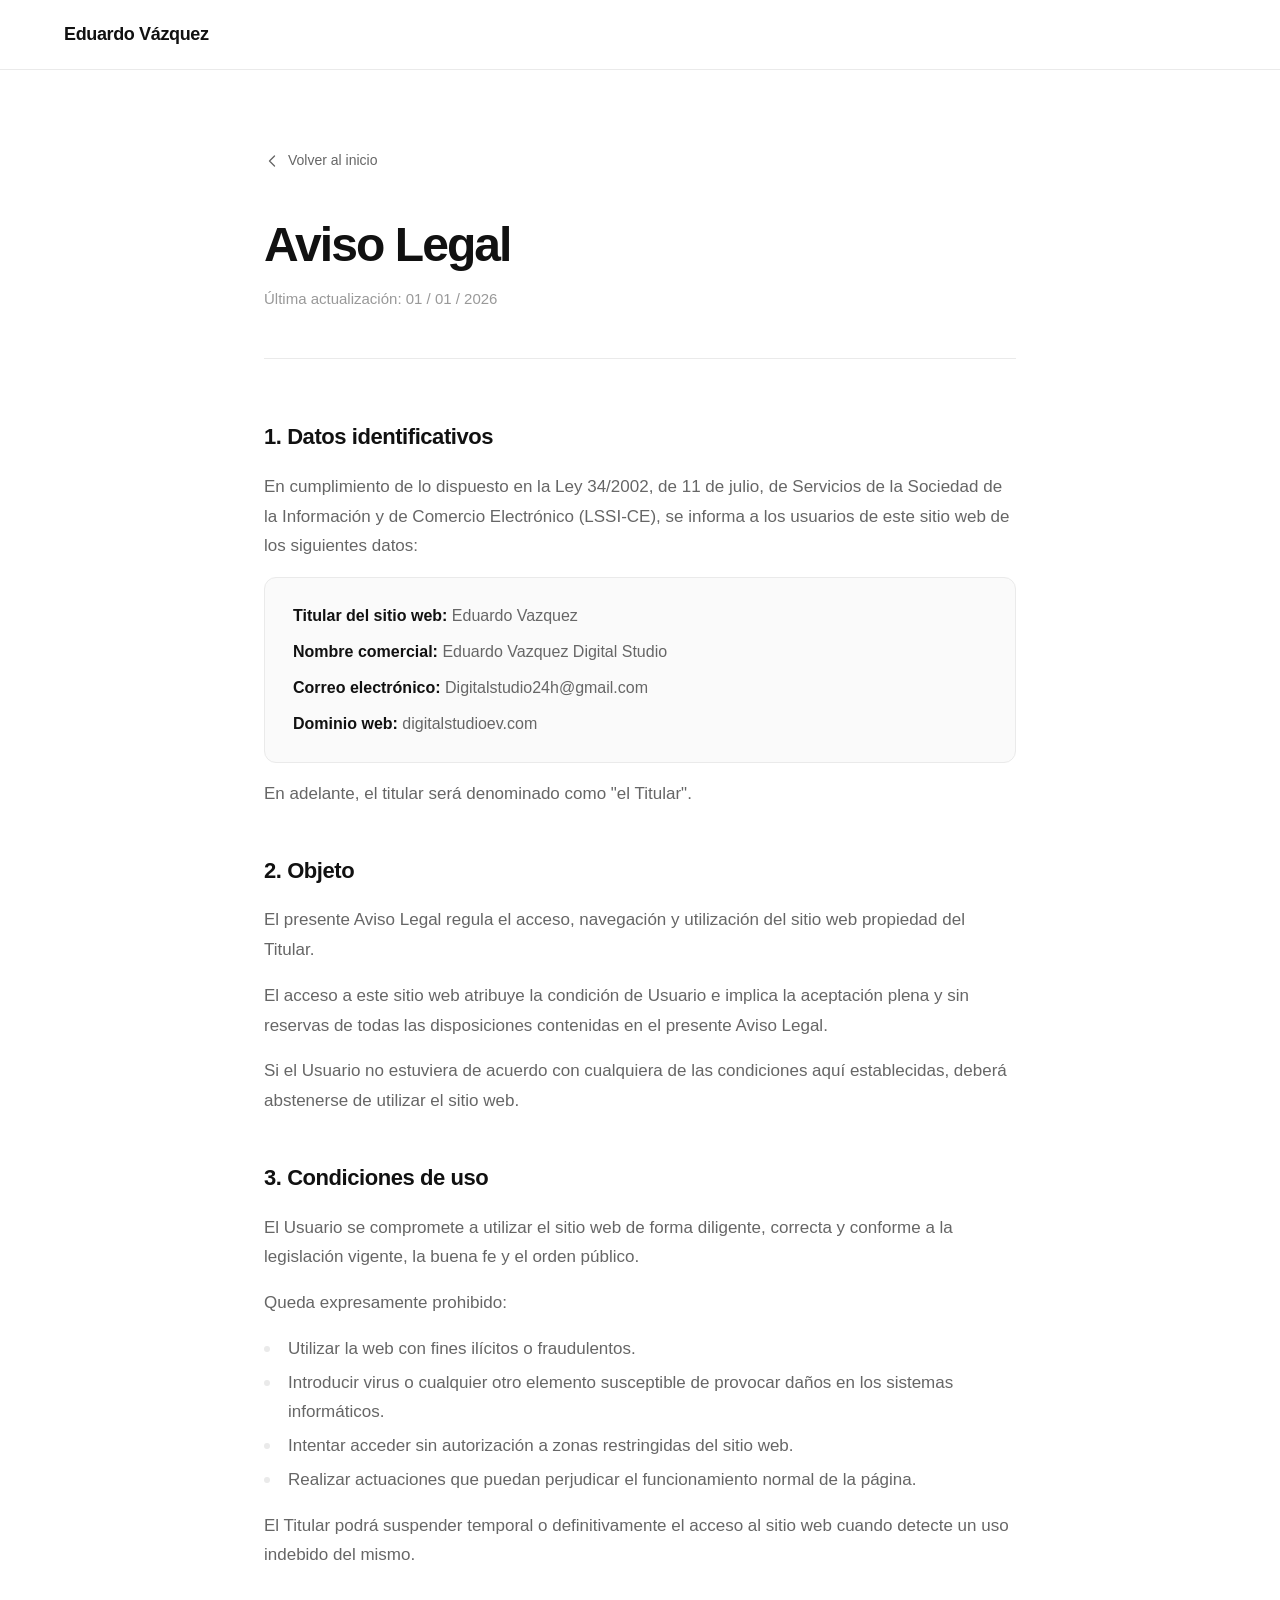
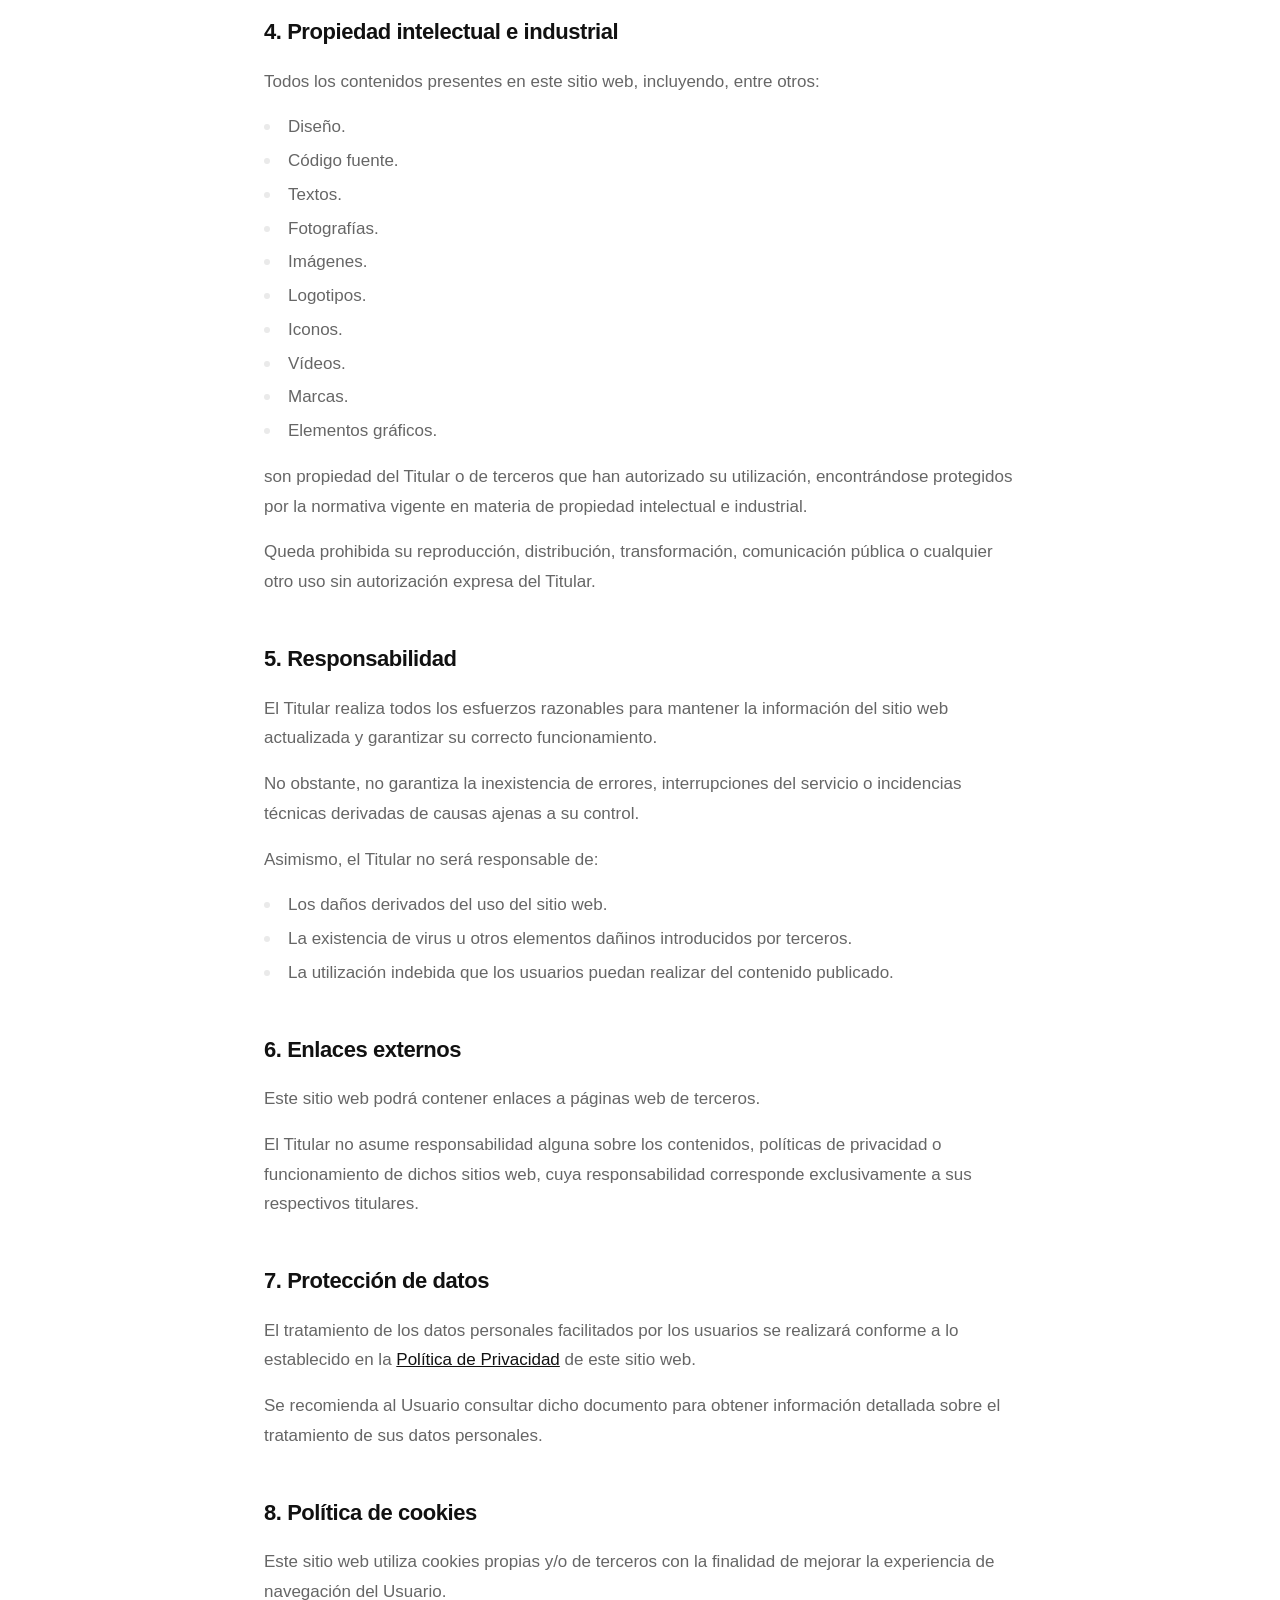
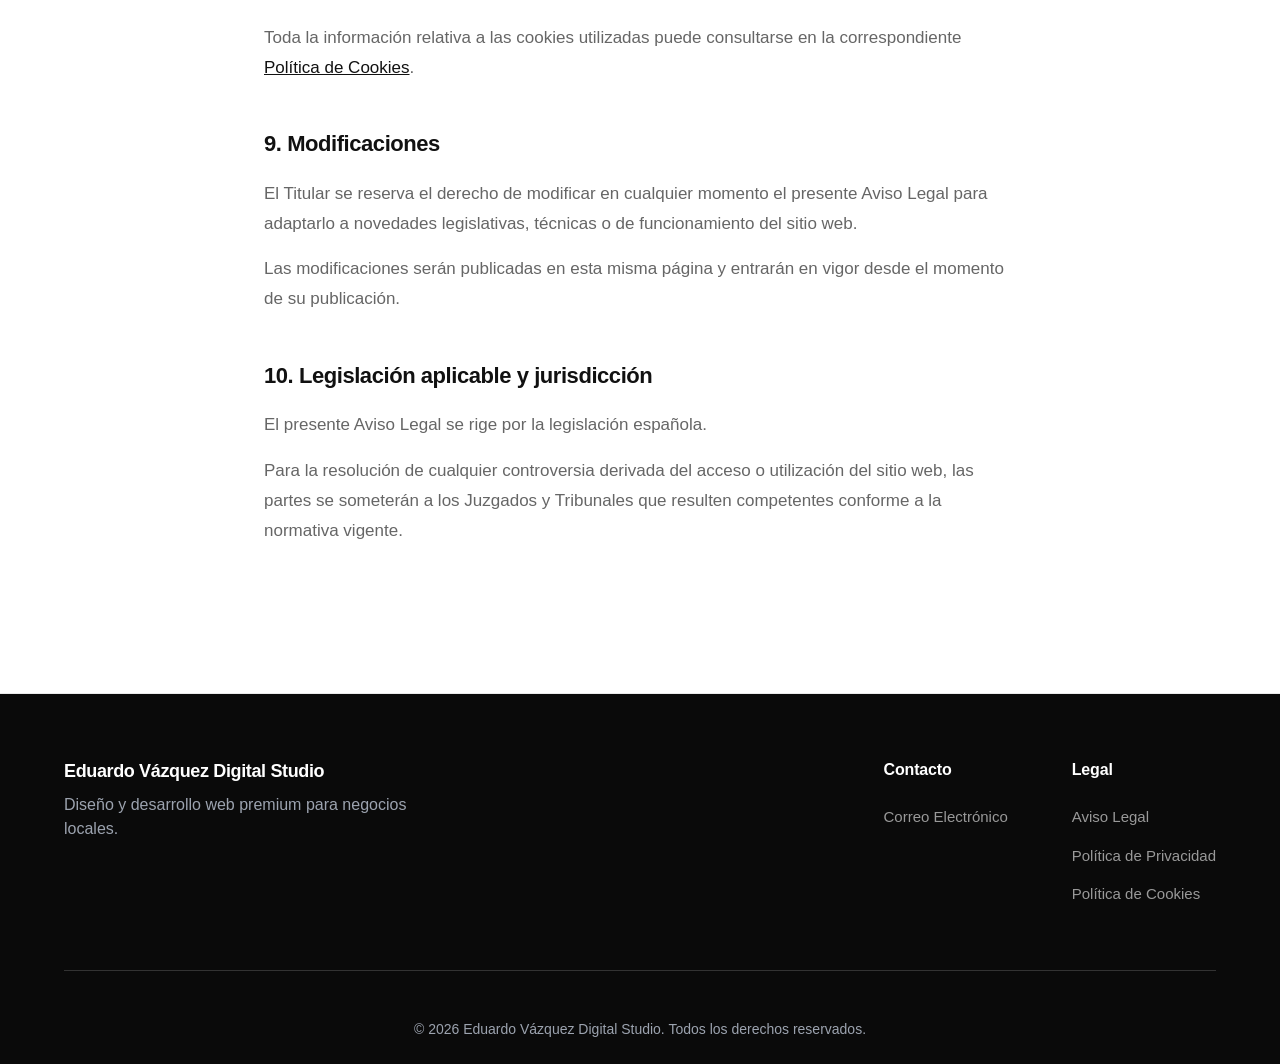
==== aviso-legal.html @ e4e33f4c "Update footer, add logo, banner de cookies y paginas legales" ====
<!DOCTYPE html>
<html lang="es">
<head>
    <meta charset="UTF-8">
    <meta name="viewport" content="width=device-width, initial-scale=1.0">
    <title>Aviso Legal | Eduardo Vázquez Digital Studio</title>
    <meta name="description" content="Aviso Legal del sitio web de Eduardo Vázquez Digital Studio. Información sobre las condiciones de uso, propiedad intelectual y responsabilidades.">
    <link rel="preconnect" href="https://rsms.me/">
    <link rel="stylesheet" href="https://rsms.me/inter/inter.css">
    <link rel="stylesheet" href="style.css">
    <style>
        /* Legal Page Specific Styles */
        .legal-page {
            padding-top: calc(var(--nav-height) + 80px);
            padding-bottom: 100px;
        }

        .legal-container {
            max-width: 800px;
            margin: 0 auto;
            padding: 0 24px;
        }

        .legal-header {
            margin-bottom: 64px;
            padding-bottom: 48px;
            border-bottom: 1px solid var(--border-color);
        }

        .legal-title {
            font-size: 3rem;
            font-weight: 700;
            letter-spacing: -0.04em;
            line-height: 1.1;
            margin-bottom: 16px;
            color: var(--text-primary);
        }

        .legal-date {
            font-size: 0.9375rem;
            color: var(--text-tertiary);
            font-weight: 400;
        }

        .legal-section {
            margin-bottom: 48px;
        }

        .legal-section h2 {
            font-size: 1.375rem;
            font-weight: 600;
            letter-spacing: -0.02em;
            color: var(--text-primary);
            margin-bottom: 20px;
            line-height: 1.3;
        }

        .legal-section p {
            font-size: 1.0625rem;
            color: var(--text-secondary);
            line-height: 1.75;
            margin-bottom: 16px;
        }

        .legal-section ul {
            list-style: none;
            padding: 0;
            margin: 0 0 16px 0;
        }

        .legal-section ul li {
            font-size: 1.0625rem;
            color: var(--text-secondary);
            line-height: 1.75;
            padding-left: 24px;
            position: relative;
            margin-bottom: 4px;
        }

        .legal-section ul li::before {
            content: '';
            position: absolute;
            left: 0;
            top: 12px;
            width: 6px;
            height: 6px;
            border-radius: 50%;
            background-color: var(--border-color);
        }

        .legal-info {
            background: var(--bg-light);
            border: 1px solid var(--border-color);
            border-radius: 12px;
            padding: 24px 28px;
            margin-bottom: 16px;
        }

        .legal-info p {
            margin-bottom: 8px;
            font-size: 1rem;
        }

        .legal-info p:last-child {
            margin-bottom: 0;
        }

        .legal-info strong {
            color: var(--text-primary);
            font-weight: 600;
        }

        .legal-back {
            display: inline-flex;
            align-items: center;
            gap: 8px;
            font-size: 0.875rem;
            font-weight: 500;
            color: var(--text-secondary);
            text-decoration: none;
            transition: color 0.2s ease;
            margin-bottom: 48px;
        }

        .legal-back:hover {
            color: var(--text-primary);
        }

        .legal-back svg {
            width: 16px;
            height: 16px;
        }

        .legal-nav .nav-container {
            justify-content: flex-start;
        }

        .legal-nav .logo a {
            text-decoration: none;
            color: inherit;
        }

        /* Footer override for legal pages */
        .legal-footer {
            border-top: 1px solid var(--border-color);
        }

        @media (max-width: 900px) {
            .legal-title {
                font-size: 2.25rem;
            }

            .legal-page {
                padding-top: calc(var(--nav-height) + 48px);
                padding-bottom: 64px;
            }

            .legal-header {
                margin-bottom: 48px;
                padding-bottom: 32px;
            }

            .legal-section {
                margin-bottom: 36px;
            }
        }
    </style>
</head>
<body>
    <nav class="navbar legal-nav">
        <div class="nav-container">
            <div class="logo"><a href="index.html">Eduardo Vázquez</a></div>
        </div>
    </nav>

    <main class="legal-page">
        <div class="legal-container">

            <a href="index.html" class="legal-back">
                <svg xmlns="http://www.w3.org/2000/svg" fill="none" viewBox="0 0 24 24" stroke-width="2" stroke="currentColor"><path stroke-linecap="round" stroke-linejoin="round" d="M15.75 19.5L8.25 12l7.5-7.5"/></svg>
                Volver al inicio
            </a>

            <header class="legal-header">
                <h1 class="legal-title">Aviso Legal</h1>
                <p class="legal-date">Última actualización: 01 / 01 / 2026</p>
            </header>

            <section class="legal-section">
                <h2>1. Datos identificativos</h2>
                <p>En cumplimiento de lo dispuesto en la Ley 34/2002, de 11 de julio, de Servicios de la Sociedad de la Información y de Comercio Electrónico (LSSI-CE), se informa a los usuarios de este sitio web de los siguientes datos:</p>
                <div class="legal-info">
                    <p><strong>Titular del sitio web:</strong> Eduardo Vazquez</p>
                    <p><strong>Nombre comercial:</strong> Eduardo Vazquez Digital Studio</p>
                    <p><strong>Correo electrónico:</strong> Digitalstudio24h@gmail.com</p>
                    <p><strong>Dominio web:</strong> digitalstudioev.com</p>
                </div>
                <p>En adelante, el titular será denominado como "el Titular".</p>
            </section>

            <section class="legal-section">
                <h2>2. Objeto</h2>
                <p>El presente Aviso Legal regula el acceso, navegación y utilización del sitio web propiedad del Titular.</p>
                <p>El acceso a este sitio web atribuye la condición de Usuario e implica la aceptación plena y sin reservas de todas las disposiciones contenidas en el presente Aviso Legal.</p>
                <p>Si el Usuario no estuviera de acuerdo con cualquiera de las condiciones aquí establecidas, deberá abstenerse de utilizar el sitio web.</p>
            </section>

            <section class="legal-section">
                <h2>3. Condiciones de uso</h2>
                <p>El Usuario se compromete a utilizar el sitio web de forma diligente, correcta y conforme a la legislación vigente, la buena fe y el orden público.</p>
                <p>Queda expresamente prohibido:</p>
                <ul>
                    <li>Utilizar la web con fines ilícitos o fraudulentos.</li>
                    <li>Introducir virus o cualquier otro elemento susceptible de provocar daños en los sistemas informáticos.</li>
                    <li>Intentar acceder sin autorización a zonas restringidas del sitio web.</li>
                    <li>Realizar actuaciones que puedan perjudicar el funcionamiento normal de la página.</li>
                </ul>
                <p>El Titular podrá suspender temporal o definitivamente el acceso al sitio web cuando detecte un uso indebido del mismo.</p>
            </section>

            <section class="legal-section">
                <h2>4. Propiedad intelectual e industrial</h2>
                <p>Todos los contenidos presentes en este sitio web, incluyendo, entre otros:</p>
                <ul>
                    <li>Diseño.</li>
                    <li>Código fuente.</li>
                    <li>Textos.</li>
                    <li>Fotografías.</li>
                    <li>Imágenes.</li>
                    <li>Logotipos.</li>
                    <li>Iconos.</li>
                    <li>Vídeos.</li>
                    <li>Marcas.</li>
                    <li>Elementos gráficos.</li>
                </ul>
                <p>son propiedad del Titular o de terceros que han autorizado su utilización, encontrándose protegidos por la normativa vigente en materia de propiedad intelectual e industrial.</p>
                <p>Queda prohibida su reproducción, distribución, transformación, comunicación pública o cualquier otro uso sin autorización expresa del Titular.</p>
            </section>

            <section class="legal-section">
                <h2>5. Responsabilidad</h2>
                <p>El Titular realiza todos los esfuerzos razonables para mantener la información del sitio web actualizada y garantizar su correcto funcionamiento.</p>
                <p>No obstante, no garantiza la inexistencia de errores, interrupciones del servicio o incidencias técnicas derivadas de causas ajenas a su control.</p>
                <p>Asimismo, el Titular no será responsable de:</p>
                <ul>
                    <li>Los daños derivados del uso del sitio web.</li>
                    <li>La existencia de virus u otros elementos dañinos introducidos por terceros.</li>
                    <li>La utilización indebida que los usuarios puedan realizar del contenido publicado.</li>
                </ul>
            </section>

            <section class="legal-section">
                <h2>6. Enlaces externos</h2>
                <p>Este sitio web podrá contener enlaces a páginas web de terceros.</p>
                <p>El Titular no asume responsabilidad alguna sobre los contenidos, políticas de privacidad o funcionamiento de dichos sitios web, cuya responsabilidad corresponde exclusivamente a sus respectivos titulares.</p>
            </section>

            <section class="legal-section">
                <h2>7. Protección de datos</h2>
                <p>El tratamiento de los datos personales facilitados por los usuarios se realizará conforme a lo establecido en la <a href="politica-privacidad.html" style="color: var(--text-primary); font-weight: 500;">Política de Privacidad</a> de este sitio web.</p>
                <p>Se recomienda al Usuario consultar dicho documento para obtener información detallada sobre el tratamiento de sus datos personales.</p>
            </section>

            <section class="legal-section">
                <h2>8. Política de cookies</h2>
                <p>Este sitio web utiliza cookies propias y/o de terceros con la finalidad de mejorar la experiencia de navegación del Usuario.</p>
                <p>Toda la información relativa a las cookies utilizadas puede consultarse en la correspondiente <a href="politica-cookies.html" style="color: var(--text-primary); font-weight: 500;">Política de Cookies</a>.</p>
            </section>

            <section class="legal-section">
                <h2>9. Modificaciones</h2>
                <p>El Titular se reserva el derecho de modificar en cualquier momento el presente Aviso Legal para adaptarlo a novedades legislativas, técnicas o de funcionamiento del sitio web.</p>
                <p>Las modificaciones serán publicadas en esta misma página y entrarán en vigor desde el momento de su publicación.</p>
            </section>

            <section class="legal-section">
                <h2>10. Legislación aplicable y jurisdicción</h2>
                <p>El presente Aviso Legal se rige por la legislación española.</p>
                <p>Para la resolución de cualquier controversia derivada del acceso o utilización del sitio web, las partes se someterán a los Juzgados y Tribunales que resulten competentes conforme a la normativa vigente.</p>
            </section>

        </div>
    </main>

    <footer class="footer bg-dark text-white legal-footer">
        <div class="container footer-content">
            <div class="footer-col">
                <div class="logo text-white mb-2">Eduardo Vázquez Digital Studio</div>
                <p class="footer-note text-gray-400">Diseño y desarrollo web premium para negocios locales.</p>
            </div>
            <div class="footer-links-grid">
                <div class="footer-link-group">
                    <h4>Contacto</h4>
                    <a href="mailto:Digitalstudio24h@gmail.com">Correo Electrónico</a>
                </div>
                <div class="footer-link-group">
                    <h4>Legal</h4>
                    <a href="aviso-legal.html">Aviso Legal</a>
                    <a href="politica-privacidad.html">Política de Privacidad</a>
                    <a href="politica-cookies.html">Política de Cookies</a>
                </div>
            </div>
        </div>
        <div class="container">
            <div class="footer-bottom text-center text-gray-400 mt-8 pt-8 border-t-dark">
                © 2026 Eduardo Vázquez Digital Studio. Todos los derechos reservados.
            </div>
        </div>
    </footer>
</body>
</html>
---- style.css ----
:root {
    --bg-color: #ffffff;
    --bg-light: #fafafa;
    --bg-dark: #0a0a0a;
    --text-primary: #111111;
    --text-secondary: #666666;
    --text-tertiary: #999999;
    --border-color: #eaeaea;
    --border-dark: #333333;
    --accent: #000000;
    --nav-height: 70px;
    --radius-lg: 24px;
    --radius-md: 12px;
}

* { margin: 0; padding: 0; box-sizing: border-box; }
body {
    font-family: 'Inter', sans-serif; background-color: var(--bg-color); color: var(--text-primary);
    line-height: 1.5; -webkit-font-smoothing: antialiased; -moz-osx-font-smoothing: grayscale; overflow-x: hidden;
}

/* Utilities */
.container { max-width: 1200px; margin: 0 auto; padding: 0 24px; }
.section { padding: 140px 0; }
.bg-light { background-color: var(--bg-light); }
.bg-dark { background-color: var(--bg-dark); color: white; }
.border-y { border-top: 1px solid var(--border-color); border-bottom: 1px solid var(--border-color); }
.border-b { border-bottom: 1px solid var(--border-color); }
.border-t-dark { border-top: 1px solid var(--border-dark); }
.text-gray { color: var(--text-secondary); }
.text-gray-400 { color: #9ca3af; }
.text-white { color: white; }
.text-dark { color: var(--text-primary); }
.bg-gray { background-color: #e5e7eb; }
.opacity-70 { opacity: 0.7; }
.text-center { text-align: center; }
.flex-center { display: flex; justify-content: center; }
.mt-2 { margin-top: 8px; } .mt-4 { margin-top: 24px; } .mt-8 { margin-top: 48px; } .pt-8 { padding-top: 48px; }
.mb-2 { margin-bottom: 8px; } .mb-4 { margin-bottom: 16px; } .mb-8 { margin-bottom: 32px; }
.p-8 { padding: 32px; }
.rounded-lg { border-radius: 16px; }
.border-smooth { border: 1px solid var(--border-color); }
.text-sm { font-size: 0.875rem; }
.text-xl { font-size: 1.25rem; }
.text-3xl { font-size: 2.25rem; letter-spacing: -0.02em; line-height: 1.2;}
.text-strong { font-weight: 600; color: var(--text-primary); }
.font-bold { font-weight: 700; }
.shadow-xl { box-shadow: 0 20px 40px rgba(0,0,0,0.08); }
.shadow-2xl { box-shadow: 0 30px 60px rgba(0,0,0,0.12); }

/* Navigation */
.navbar {
    position: fixed; top: 0; left: 0; right: 0; height: var(--nav-height);
    background: rgba(255, 255, 255, 0.8); backdrop-filter: blur(12px); -webkit-backdrop-filter: blur(12px);
    border-bottom: 1px solid var(--border-color); z-index: 100; display: flex; align-items: center;
}
.nav-container {
    width: 100%; max-width: 1200px; margin: 0 auto; padding: 0 24px;
    display: flex; justify-content: space-between; align-items: center;
}
.logo { font-weight: 600; font-size: 1.125rem; letter-spacing: -0.02em; }
.logo-link { display: flex; align-items: center; text-decoration: none; }
.logo-img { max-height: 36px; width: auto; object-fit: contain; }
.nav-links { display: flex; align-items: center; gap: 32px; }
.nav-link {
    text-decoration: none; color: var(--text-secondary); font-size: 0.875rem; font-weight: 500; transition: color 0.2s ease;
}
.nav-link:hover { color: var(--text-primary); }

/* Buttons */
.btn {
    display: inline-flex; align-items: center; justify-content: center; padding: 10px 20px; border-radius: 8px;
    font-size: 0.875rem; font-weight: 500; text-decoration: none; transition: all 0.2s ease; cursor: pointer;
}
.btn-large { padding: 18px 36px; font-size: 1.125rem; border-radius: 12px; }
.btn-primary { background-color: var(--accent); color: white; border: 1px solid var(--accent); box-shadow: 0 4px 12px rgba(0, 0, 0, 0.1); }
.btn-primary:hover { background-color: #222; border-color: #222; transform: translateY(-1px); box-shadow: 0 6px 16px rgba(0, 0, 0, 0.15); }
.btn-inverted { background-color: white; color: black; border: 1px solid white; }
.btn-inverted:hover { background-color: #f0f0f0; border-color: #f0f0f0; color: black; }
.btn-outline { background-color: transparent; color: var(--text-primary); border: 1px solid var(--border-color); }
.btn-outline:hover { background-color: var(--bg-light); border-color: #ccc; }

/* Hero */
.hero { padding-top: calc(160px + var(--nav-height)); text-align: center; }
.hero-title {
    font-size: 4.5rem; font-weight: 700; letter-spacing: -0.04em; line-height: 1.05; margin-bottom: 24px; max-width: 900px; margin-inline: auto;
}
.hero-subtitle { font-size: 1.25rem; color: var(--text-secondary); max-width: 650px; margin: 0 auto 48px; line-height: 1.6; }
.hero-cta { display: flex; flex-direction: column; align-items: center; gap: 12px; }
.cta-note { font-size: 0.875rem; color: var(--text-tertiary); font-weight: 400; }

/* CSS Mockups Composition */
.hero-visual { margin-top: 100px; }
.mockup-composition {
    position: relative; height: 500px; max-width: 1000px; margin: 0 auto; display: flex; justify-content: center; align-items: flex-end;
}
.mockup-laptop {
    width: 700px; height: 440px; background: white; border: 1px solid var(--border-color);
    border-radius: 12px 12px 0 0; position: relative; z-index: 2; overflow: hidden; display: flex; flex-direction: column;
}
.mockup-tablet {
    width: 280px; height: 380px; background: white; border: 1px solid var(--border-color); border-radius: 16px;
    position: absolute; left: 0; bottom: 0; z-index: 3; overflow: hidden;
}
.mockup-mobile {
    width: 180px; height: 360px; background: white; border: 1px solid var(--border-color); border-radius: 24px;
    position: absolute; right: 40px; bottom: -20px; z-index: 4; overflow: hidden;
}
.mockup-header {
    height: 32px; background: var(--bg-light); border-bottom: 1px solid var(--border-color); display: flex; align-items: center; padding: 0 12px; gap: 6px;
}
.dot { width: 10px; height: 10px; border-radius: 50%; background: #e5e5e5; }
.dot.red { background: #ff5f56; } .dot.yellow { background: #ffbd2e; } .dot.green { background: #27c93f; }
.placeholder-content {
    flex: 1; display: flex; justify-content: center; align-items: center; color: white; font-weight: 600; font-size: 1.25rem; letter-spacing: -0.02em;
}
.bg-gradient-1 { background: linear-gradient(135deg, #a8edea 0%, #fed6e3 100%); color: #333; }
.bg-gradient-2 { background: linear-gradient(135deg, #f5f7fa 0%, #c3cfe2 100%); color: #333; }
.bg-gradient-3 { background: linear-gradient(135deg, #e0c3fc 0%, #8ec5fc 100%); color: #333; }

/* Sections */
.section-title { font-size: 3rem; font-weight: 700; letter-spacing: -0.04em; line-height: 1.1; margin-bottom: 80px; }

/* Comparison Section */
.comparison-grid { display: grid; grid-template-columns: 1fr 1fr; gap: 40px; max-width: 1000px; margin: 0 auto; align-items: stretch; }
.comparison-col { display: grid; grid-template-rows: auto auto 1fr 1fr 1fr; gap: 0; padding-bottom: 0; }
.comparison-col h2 { margin-bottom: 8px; }
.comparison-col > p { margin-bottom: 24px; }
.comp-item { font-size: 1.25rem; font-weight: 500; display: flex; align-items: center; gap: 16px; line-height: 1.4; padding: 12px 0; border-top: 1px solid rgba(255,255,255,0.07); }
.success-col .comp-item { border-top-color: rgba(0,0,0,0.07); }
.icon-x { color: #ff4d4f; font-weight: bold; font-size: 1.5rem; line-height: 1.2;}
.icon-check { color: #10b981; font-weight: bold; font-size: 1.5rem; line-height: 1.2;}
.icon-check.green { color: #10b981; }

/* Stats */
.stats-grid { display: grid; grid-template-columns: repeat(4, 1fr); gap: 32px; text-align: center; }
.stat-card { padding: 32px 0; }
.stat-number { font-size: 4rem; font-weight: 700; letter-spacing: -0.05em; display: inline-block; line-height: 1; }
.stat-suffix { font-size: 3rem; font-weight: 700; letter-spacing: -0.05em; color: var(--text-primary); }
.stat-label { font-size: 1.125rem; color: var(--text-secondary); margin-top: 12px; font-weight: 500; }

/* Deliverables Clean Grid */
.deliverables-clean-grid { display: grid; grid-template-columns: repeat(2, 1fr); gap: 40px; max-width: 800px; margin: 0 auto; }
.deliverable-item { display: flex; align-items: center; gap: 24px; padding: 32px; background: white; border: 1px solid var(--border-color); border-radius: 12px; box-shadow: 0 10px 30px rgba(0,0,0,0.02); }
.deliverable-item h3 { font-size: 1.5rem; font-weight: 500; letter-spacing: -0.02em; }
.deliverable-item .icon-check { font-size: 2rem; }

/* Before & After */
.before-after-grid { display: flex; align-items: center; justify-content: center; gap: 40px; max-width: 1000px; margin: 0 auto; }
.ba-col { flex: 1; display: flex; flex-direction: column; align-items: center; }
.ba-badge { display: inline-block; padding: 6px 16px; border-radius: 100px; font-weight: 600; font-size: 0.875rem; margin-bottom: 24px; letter-spacing: 0.02em;}
.ba-badge.before { background: #fee2e2; color: #b91c1c; }
.ba-badge.after { background: #d1fae5; color: #047857; }
.ba-arrow { font-size: 3rem; color: var(--text-tertiary); margin-top: 40px; }
.minimal-mockup { width: 100%; height: 300px; }
.bg-gradient-premium { background: linear-gradient(135deg, #111 0%, #333 100%); color: white; }

/* Timeline */
.timeline { display: flex; flex-direction: column; gap: 40px; max-width: 800px; margin: 0 auto; }
.timeline-item { display: flex; gap: 40px; align-items: flex-start; }
.step-num { font-size: 4.5rem; font-weight: 200; color: #e5e5e5; line-height: 1; letter-spacing: -0.05em; min-width: 100px; }
.step-content { padding-top: 12px; }
.step-content h3 { font-size: 1.5rem; font-weight: 600; margin-bottom: 4px; letter-spacing: -0.02em;}
.step-time { display: inline-block; font-size: 0.875rem; color: var(--text-primary); font-weight: 600; background: var(--bg-light); border: 1px solid var(--border-color); padding: 2px 10px; border-radius: 100px; margin-bottom: 12px; }
.step-content p { font-size: 1.125rem; color: var(--text-secondary); }

/* Portfolio */
.portfolio-grid { display: grid; grid-template-columns: 1fr 1fr; gap: 64px; }
.portfolio-card { display: flex; flex-direction: column; gap: 32px; }
.portfolio-image-wrapper { background: var(--bg-light); border-radius: var(--radius-lg); aspect-ratio: 4/3; display: flex; justify-content: center; align-items: center; overflow: hidden; perspective: 1000px; }
.portfolio-mockup { width: 80%; height: 60%; background: white; border: 1px solid var(--border-color); border-radius: 8px; box-shadow: 0 20px 40px rgba(0,0,0,0.1); transition: transform 0.5s cubic-bezier(0.2, 0.8, 0.2, 1); }
.bg-gradient-4 { background: linear-gradient(135deg, #fdfbfb 0%, #ebedee 100%); color: #333; }
.bg-gradient-5 { background: linear-gradient(135deg, #e2ebf0 0%, #cfd9df 100%); color: #333; }
.portfolio-info h3 { font-size: 1.5rem; font-weight: 600; margin-bottom: 8px; letter-spacing: -0.02em;}
.portfolio-info p { color: var(--text-secondary); font-size: 1.125rem; }

/* Benefits Grid */
.benefits-grid { display: grid; grid-template-columns: repeat(3, auto); gap: 16px 48px; text-align: left; justify-content: center; margin: 0 auto; }
.benefit-item { font-size: 1.125rem; display: flex; align-items: center; gap: 12px; }

/* About Section */
.about-section { max-width: 800px; margin: 0 auto; }
.about-content .badge { display: inline-block; padding: 6px 16px; background: var(--bg-light); border: 1px solid var(--border-color); border-radius: 100px; font-size: 0.875rem; margin-bottom: 32px; }
.about-content h2 { font-size: 2rem; font-weight: 500; line-height: 1.4; letter-spacing: -0.03em; margin-bottom: 48px; }
.about-content p { font-size: 1.125rem; color: var(--text-secondary); margin-bottom: 24px; line-height: 1.7; }

/* FAQ */
.faq-list { max-width: 800px; margin: 0 auto; }
.faq-item { border-bottom: 1px solid var(--border-color); }
.faq-question { width: 100%; text-align: left; padding: 32px 0; background: transparent; border: none; font-size: 1.25rem; font-weight: 500; cursor: pointer; display: flex; justify-content: space-between; align-items: center; font-family: inherit; color: inherit; }
.faq-answer { max-height: 0; overflow: hidden; transition: max-height 0.3s ease; }
.faq-answer p { padding-bottom: 32px; color: var(--text-secondary); font-size: 1.125rem; line-height: 1.6; }
.faq-icon { font-size: 1.5rem; font-weight: 300; transition: transform 0.3s ease; }
.faq-item.active .faq-icon { transform: rotate(45deg); }

/* CTA Final */
.cta-section { padding: 160px 0; }
.cta-text { font-size: 1.25rem; color: #a1a1aa; max-width: 600px; margin: 0 auto; line-height: 1.6; }

/* Footer */
.footer { padding: 64px 0 24px 0; }
.footer-content { display: flex; justify-content: space-between; gap: 64px; }
.footer-col { flex: 1; max-width: 400px; }
.compact-footer-col { max-width: 320px; }
.footer-logo-img { max-height: 48px; width: auto; object-fit: contain; filter: brightness(0) invert(1); }
.logo-text-compact { font-weight: 600; font-size: 1rem; letter-spacing: -0.01em; line-height: 1.2; }
.footer-links-grid { display: flex; gap: 64px; }
.footer-link-group h4 { font-size: 1rem; font-weight: 600; margin-bottom: 24px; letter-spacing: -0.01em;}
.footer-link-group a { display: block; color: var(--text-tertiary); text-decoration: none; margin-bottom: 16px; font-size: 0.9375rem; transition: color 0.2s; }
.footer-link-group a:hover { color: white; }
.footer-bottom { font-size: 0.875rem; }

/* Responsive */
@media (max-width: 900px) {
    .hero-title { font-size: 3rem; }
    .mockup-composition { height: auto; flex-direction: column; align-items: center; gap: 24px; padding-bottom: 40px;}
    .mockup-laptop { width: 100%; height: 300px; }
    .mockup-tablet, .mockup-mobile { position: relative; left: 0; right: 0; bottom: 0; }
    
    .comparison-grid { grid-template-columns: 1fr; gap: 24px; }
    .stats-grid { grid-template-columns: 1fr 1fr; gap: 40px; }
    .deliverables-clean-grid { grid-template-columns: 1fr; }
    .before-after-grid { flex-direction: column; gap: 24px; }
    .ba-arrow { transform: rotate(0deg); margin-top: 0; }
    
    .portfolio-grid { grid-template-columns: 1fr; }
    .nav-links { display: none; }
    
    .timeline-item { flex-direction: column; gap: 16px; }
    .step-num { font-size: 3rem; }
    
    .footer-content { flex-direction: column; }
    .footer-links-grid { flex-direction: column; gap: 40px; width: 100%; }
}

/* Cookie Consent Banner */
.cookie-banner {
    position: fixed;
    bottom: 0;
    left: 0;
    right: 0;
    z-index: 9999;
    padding: 20px 24px;
    transform: translateY(100%);
    animation: cookieSlideUp 0.6s cubic-bezier(0.16, 1, 0.3, 1) 1s forwards;
}

.cookie-banner.hidden {
    animation: cookieSlideDown 0.4s cubic-bezier(0.4, 0, 0.2, 1) forwards;
}

@keyframes cookieSlideUp {
    from { transform: translateY(100%); opacity: 0; }
    to { transform: translateY(0); opacity: 1; }
}

@keyframes cookieSlideDown {
    from { transform: translateY(0); opacity: 1; }
    to { transform: translateY(100%); opacity: 0; }
}

.cookie-content {
    max-width: 680px;
    margin: 0 auto;
    background: rgba(10, 10, 10, 0.92);
    backdrop-filter: blur(20px);
    -webkit-backdrop-filter: blur(20px);
    border: 1px solid rgba(255, 255, 255, 0.08);
    border-radius: 16px;
    padding: 24px 28px;
    display: flex;
    align-items: center;
    gap: 20px;
    box-shadow: 0 20px 60px rgba(0, 0, 0, 0.3), 0 0 0 1px rgba(255, 255, 255, 0.05) inset;
}

.cookie-icon {
    color: #a1a1aa;
    flex-shrink: 0;
}

.cookie-text {
    font-size: 0.875rem;
    color: #a1a1aa;
    line-height: 1.5;
    flex: 1;
}

.cookie-actions {
    display: flex;
    gap: 10px;
    flex-shrink: 0;
}

.cookie-btn {
    padding: 10px 22px;
    border-radius: 8px;
    font-size: 0.8125rem;
    font-weight: 500;
    cursor: pointer;
    transition: all 0.2s ease;
    font-family: 'Inter', sans-serif;
    border: none;
    white-space: nowrap;
}

.cookie-btn-reject {
    background: transparent;
    color: #a1a1aa;
    border: 1px solid rgba(255, 255, 255, 0.12);
}

.cookie-btn-reject:hover {
    background: rgba(255, 255, 255, 0.06);
    color: white;
    border-color: rgba(255, 255, 255, 0.2);
}

.cookie-btn-accept {
    background: white;
    color: #0a0a0a;
}

.cookie-btn-accept:hover {
    background: #e5e5e5;
    transform: translateY(-1px);
    box-shadow: 0 4px 12px rgba(255, 255, 255, 0.1);
}

@media (max-width: 900px) {
    .cookie-content {
        flex-direction: column;
        text-align: center;
        gap: 16px;
        padding: 24px 20px;
    }

    .cookie-actions {
        width: 100%;
        justify-content: center;
    }

    .cookie-btn {
        flex: 1;
        padding: 12px 16px;
    }
}
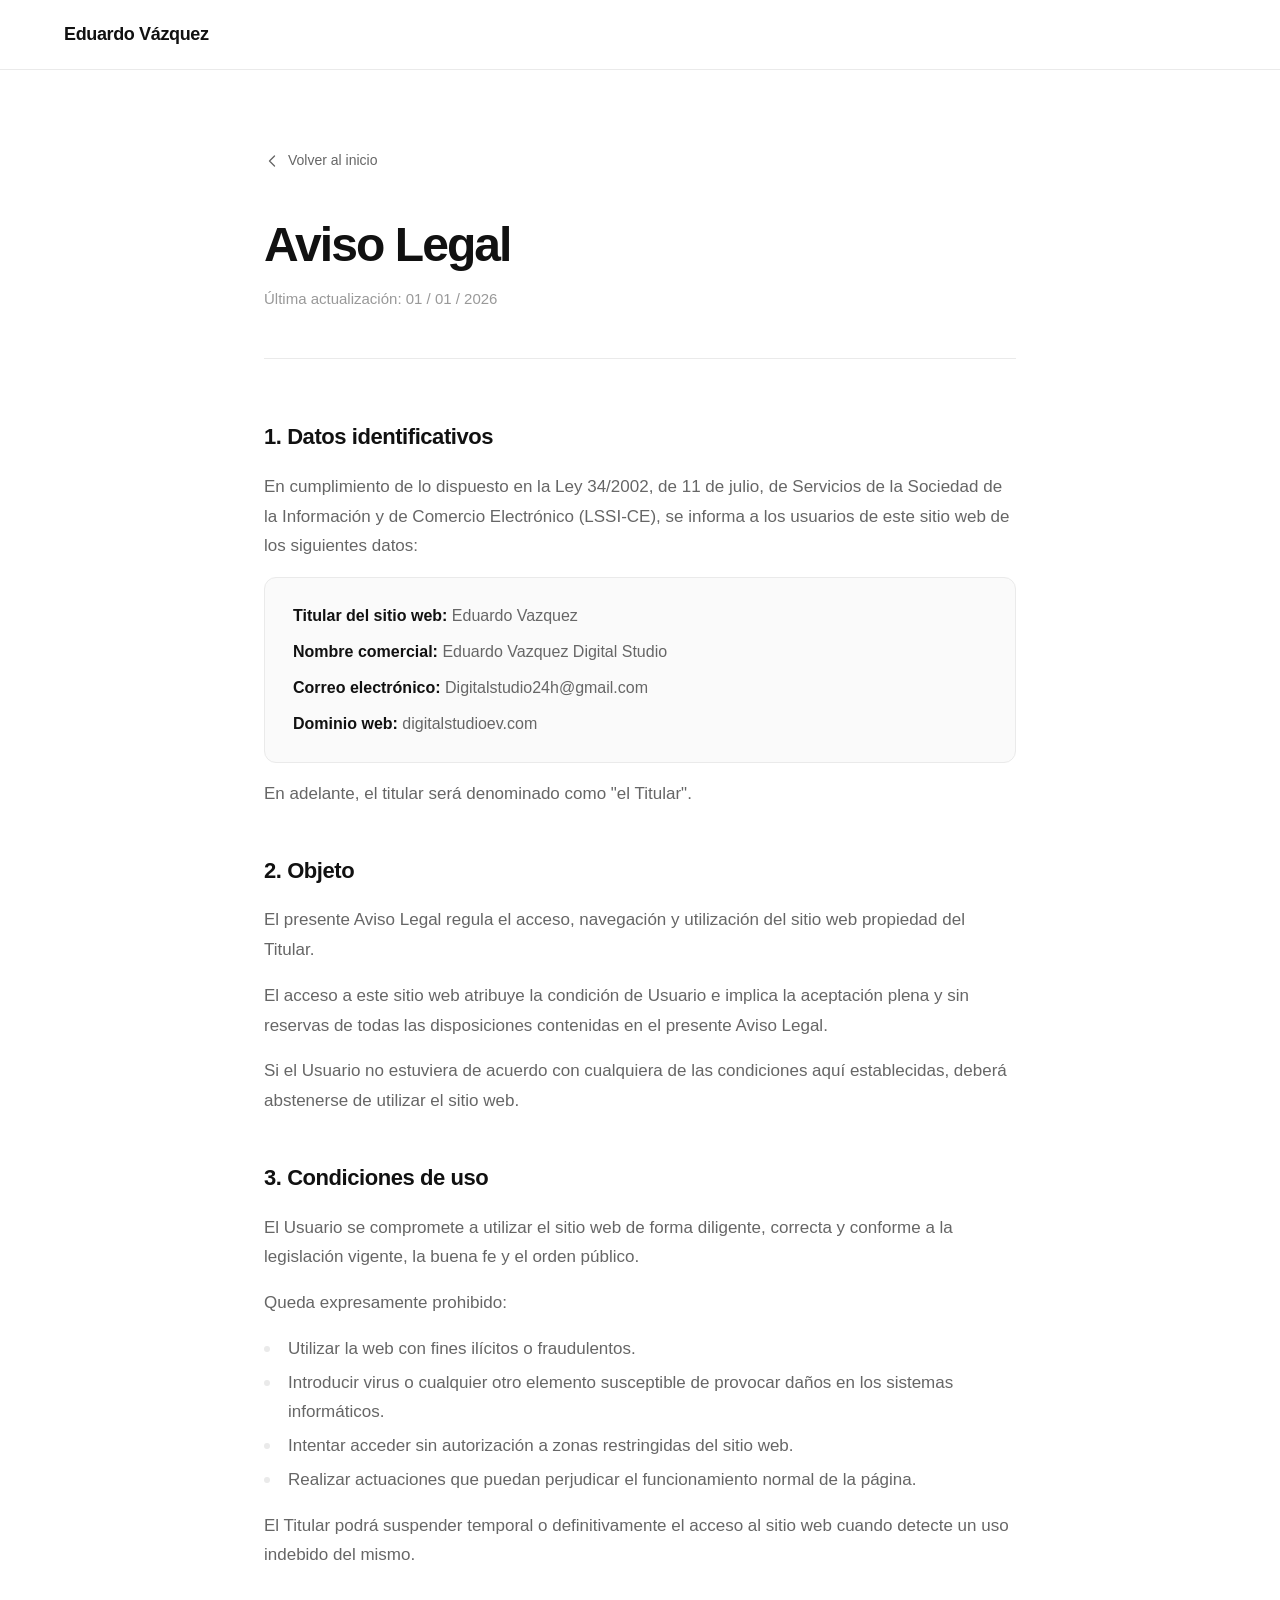
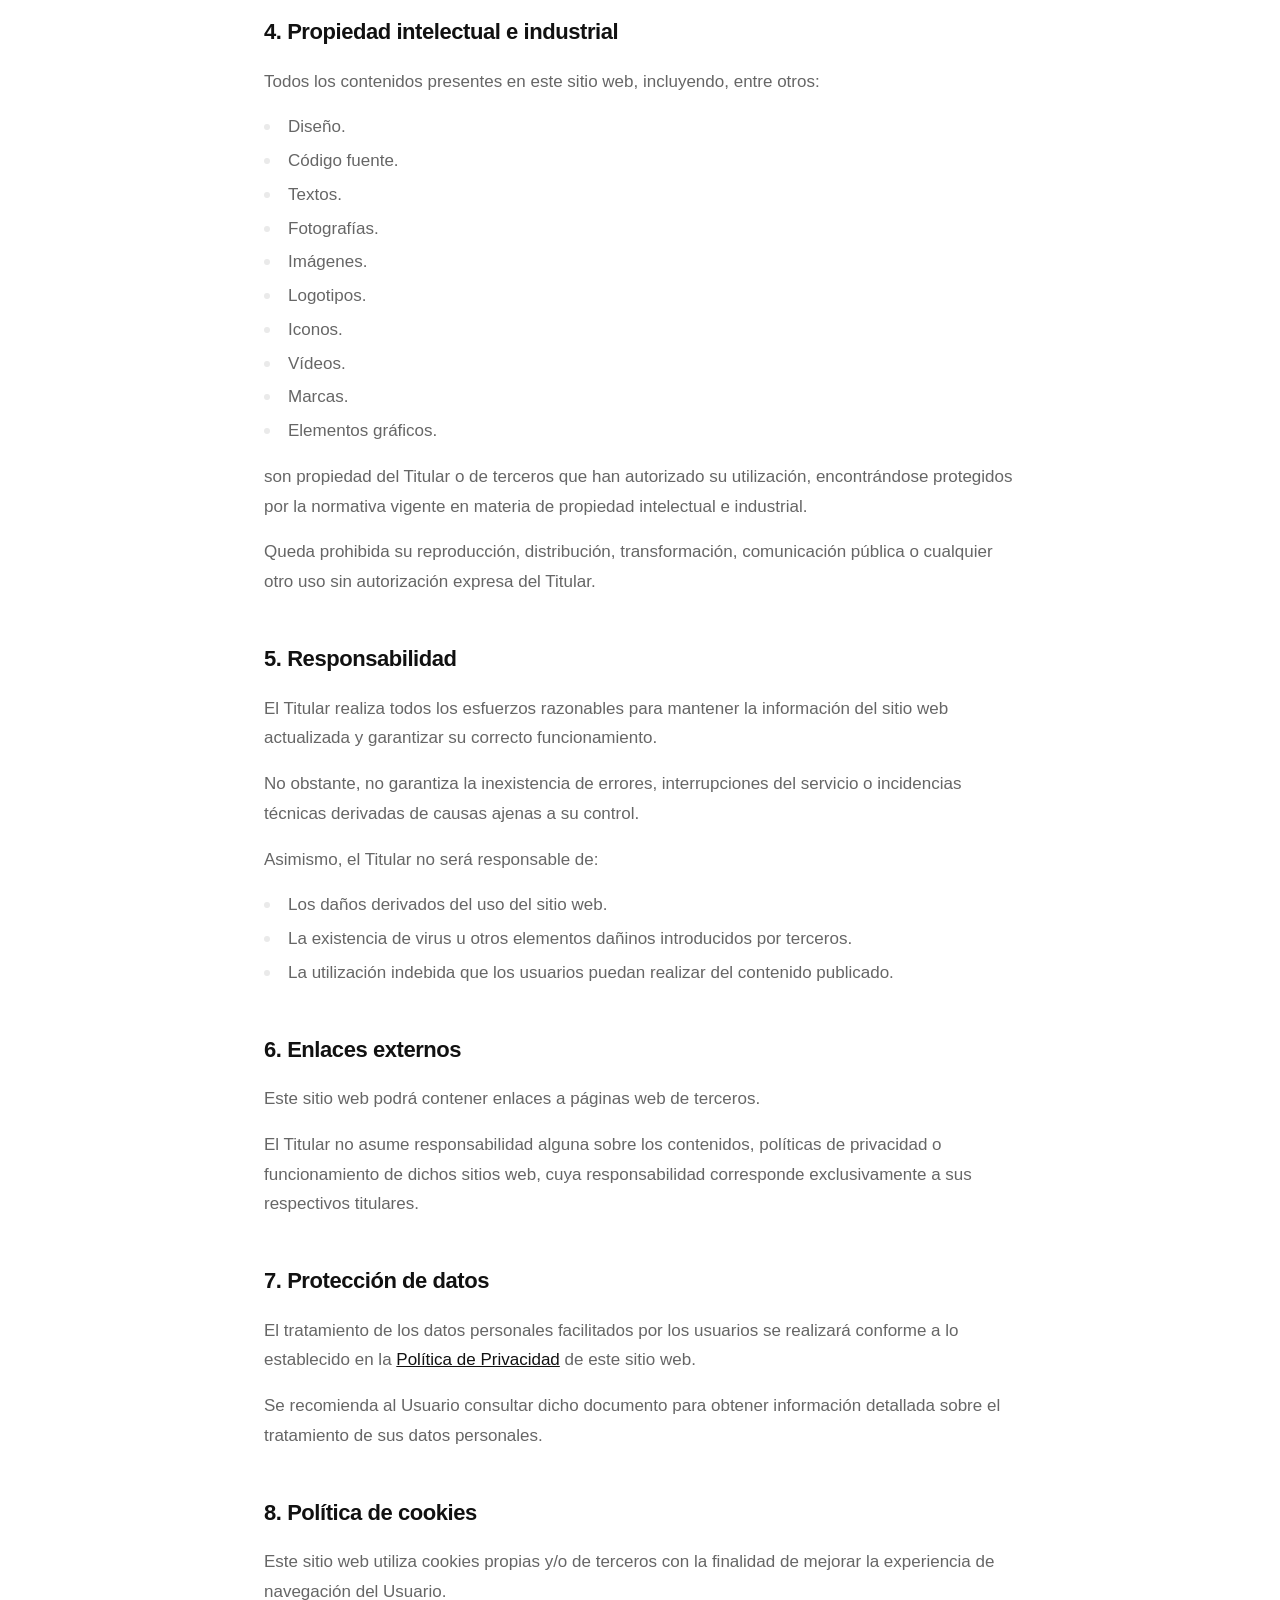
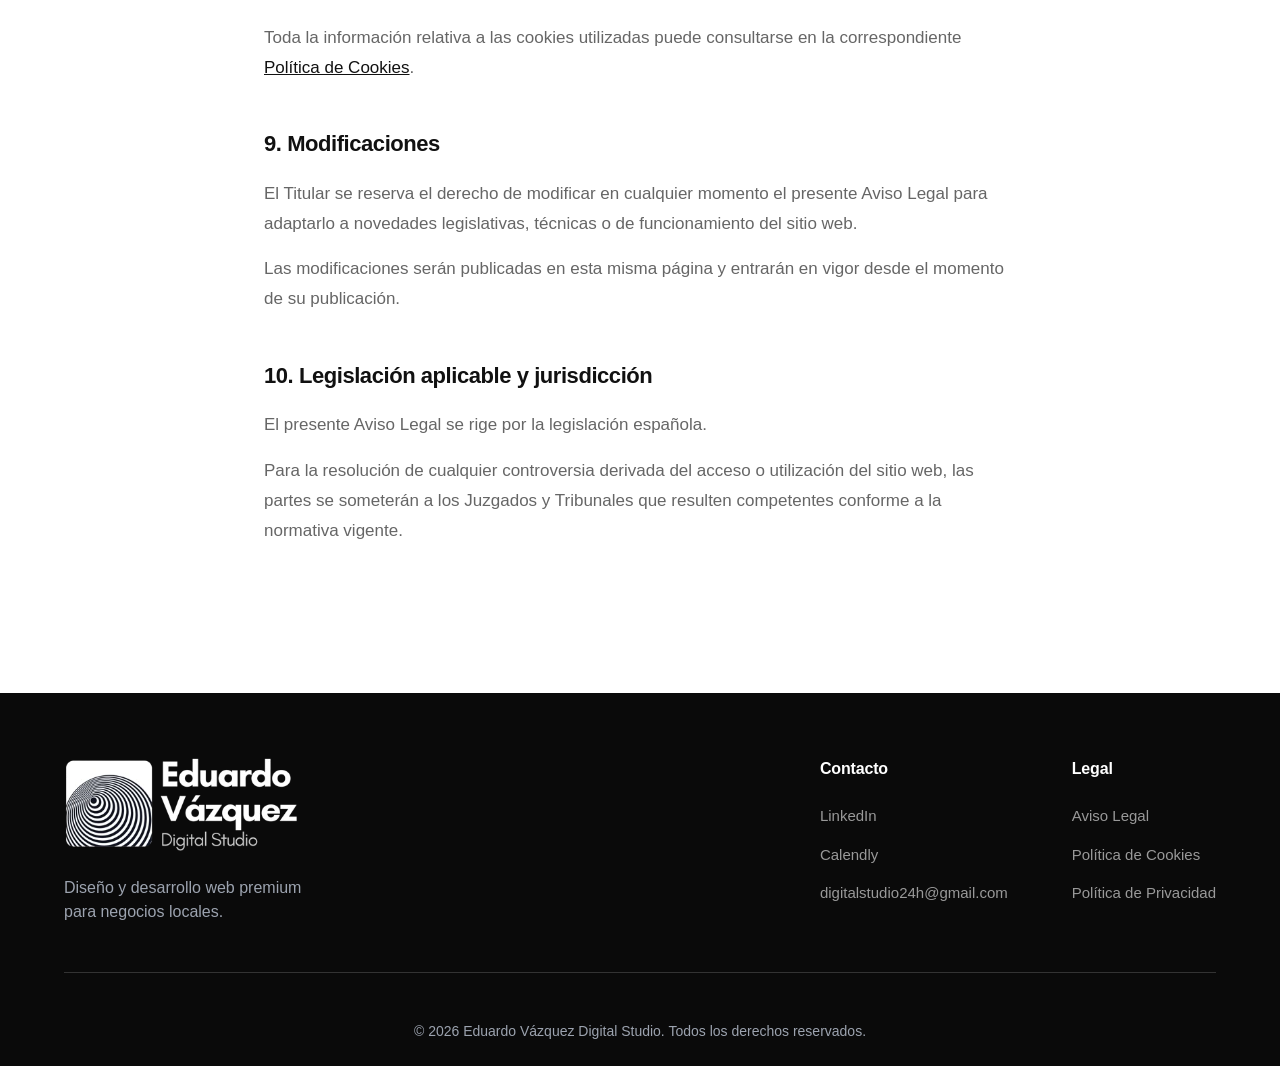
==== commit 16c50882: "Actualizar footer en las páginas legales para igualar el de la página principal (logo, linkedin, cal" ====
--- a/aviso-legal.html
+++ b/aviso-legal.html
@@ -282,22 +282,24 @@
         </div>
     </main>
 
-    <footer class="footer bg-dark text-white legal-footer">
+    <footer class="footer bg-dark text-white">
         <div class="container footer-content">
-            <div class="footer-col">
-                <div class="logo text-white mb-2">Eduardo Vázquez Digital Studio</div>
-                <p class="footer-note text-gray-400">Diseño y desarrollo web premium para negocios locales.</p>
+            <div class="footer-col compact-footer-col">
+                <img src="logo-horizontal.png" class="footer-logo-img mb-4" alt="Digital Studio Logo">
+                <p class="footer-note text-gray-400">Diseño y desarrollo web premium<br>para negocios locales.</p>
             </div>
             <div class="footer-links-grid">
                 <div class="footer-link-group">
                     <h4>Contacto</h4>
-                    <a href="mailto:Digitalstudio24h@gmail.com">Correo Electrónico</a>
+                    <a href="https://www.linkedin.com/in/eduardo-vazquez-ricarte-28645b257/?skipRedirect=true" target="_blank" rel="noopener noreferrer">LinkedIn</a>
+                    <a href="https://calendly.com/digitalstudio24h/30min" target="_blank" rel="noopener noreferrer">Calendly</a>
+                    <a href="mailto:digitalstudio24h@gmail.com">digitalstudio24h@gmail.com</a>
                 </div>
                 <div class="footer-link-group">
                     <h4>Legal</h4>
                     <a href="aviso-legal.html">Aviso Legal</a>
+                    <a href="politica-cookies.html">Política de Cookies</a>
                     <a href="politica-privacidad.html">Política de Privacidad</a>
-                    <a href="politica-cookies.html">Política de Cookies</a>
                 </div>
             </div>
         </div>
--- a/style.css
+++ b/style.css
@@ -60,12 +60,13 @@
 }
 .logo { font-weight: 600; font-size: 1.125rem; letter-spacing: -0.02em; }
 .logo-link { display: flex; align-items: center; text-decoration: none; }
-.logo-img { max-height: 36px; width: auto; object-fit: contain; }
+.logo-img { max-height: 44px; width: auto; object-fit: contain; }
 .nav-links { display: flex; align-items: center; gap: 32px; }
 .nav-link {
     text-decoration: none; color: var(--text-secondary); font-size: 0.875rem; font-weight: 500; transition: color 0.2s ease;
 }
 .nav-link:hover { color: var(--text-primary); }
+.mobile-menu-toggle { display: none; background: transparent; border: none; cursor: pointer; color: var(--text-primary); padding: 4px; }
 
 /* Buttons */
 .btn {
@@ -122,7 +123,7 @@
 .section-title { font-size: 3rem; font-weight: 700; letter-spacing: -0.04em; line-height: 1.1; margin-bottom: 80px; }
 
 /* Comparison Section */
-.comparison-grid { display: grid; grid-template-columns: 1fr 1fr; gap: 40px; max-width: 1000px; margin: 0 auto; align-items: stretch; }
+.comparison-grid { display: grid; grid-template-columns: 1fr 1fr; gap: 40px; max-width: 1200px; margin: 0 auto; align-items: stretch; }
 .comparison-col { display: grid; grid-template-rows: auto auto 1fr 1fr 1fr; gap: 0; padding-bottom: 0; }
 .comparison-col h2 { margin-bottom: 8px; }
 .comparison-col > p { margin-bottom: 24px; }
@@ -179,16 +180,78 @@
 .benefit-item { font-size: 1.125rem; display: flex; align-items: center; gap: 12px; }
 
 /* About Section */
-.about-section { max-width: 800px; margin: 0 auto; }
-.about-content .badge { display: inline-block; padding: 6px 16px; background: var(--bg-light); border: 1px solid var(--border-color); border-radius: 100px; font-size: 0.875rem; margin-bottom: 32px; }
-.about-content h2 { font-size: 2rem; font-weight: 500; line-height: 1.4; letter-spacing: -0.03em; margin-bottom: 48px; }
-.about-content p { font-size: 1.125rem; color: var(--text-secondary); margin-bottom: 24px; line-height: 1.7; }
+.about-wrapper {
+    display: grid;
+    grid-template-columns: 1.1fr 1.9fr;
+    gap: 64px;
+    align-items: flex-start;
+    max-width: 1100px;
+    margin: 0 auto;
+}
+.about-image-col {
+    position: sticky;
+    top: calc(var(--nav-height) + 40px);
+}
+.about-image-container {
+    position: relative;
+    border-radius: var(--radius-lg);
+    overflow: hidden;
+    box-shadow: var(--shadow-2xl);
+    aspect-ratio: 4/5;
+    background: var(--bg-light);
+    border: 1px solid var(--border-color);
+}
+.about-img {
+    width: 100%;
+    height: 100%;
+    object-fit: cover;
+    display: block;
+    transition: transform 0.6s cubic-bezier(0.16, 1, 0.3, 1);
+}
+.about-image-container:hover .about-img {
+    transform: scale(1.03);
+}
+.about-image-badge {
+    position: absolute;
+    bottom: 20px;
+    left: 20px;
+    background: rgba(10, 10, 10, 0.75);
+    backdrop-filter: blur(12px);
+    -webkit-backdrop-filter: blur(12px);
+    border: 1px solid rgba(255, 255, 255, 0.1);
+    color: white;
+    padding: 8px 16px;
+    border-radius: 100px;
+    font-size: 0.75rem;
+    font-weight: 600;
+    display: flex;
+    align-items: center;
+    gap: 8px;
+    box-shadow: 0 4px 12px rgba(0,0,0,0.1);
+}
+.badge-dot {
+    width: 6px;
+    height: 6px;
+    background-color: #10b981;
+    border-radius: 50%;
+    display: inline-block;
+    box-shadow: 0 0 8px #10b981;
+    animation: pulseDot 2s infinite;
+}
+@keyframes pulseDot {
+    0% { transform: scale(0.95); box-shadow: 0 0 0 0 rgba(16, 185, 129, 0.7); }
+    70% { transform: scale(1); box-shadow: 0 0 0 6px rgba(16, 185, 129, 0); }
+    100% { transform: scale(0.95); box-shadow: 0 0 0 0 rgba(16, 185, 129, 0); }
+}
+.about-content-col .badge { display: inline-block; padding: 6px 16px; background: var(--bg-light); border: 1px solid var(--border-color); border-radius: 100px; font-size: 0.875rem; margin-bottom: 32px; }
+.about-content-col h2 { font-size: 2rem; font-weight: 500; line-height: 1.4; letter-spacing: -0.03em; margin-bottom: 48px; }
+.about-content-col p { font-size: 1.125rem; color: var(--text-secondary); margin-bottom: 24px; line-height: 1.7; }
 
 /* FAQ */
 .faq-list { max-width: 800px; margin: 0 auto; }
 .faq-item { border-bottom: 1px solid var(--border-color); }
 .faq-question { width: 100%; text-align: left; padding: 32px 0; background: transparent; border: none; font-size: 1.25rem; font-weight: 500; cursor: pointer; display: flex; justify-content: space-between; align-items: center; font-family: inherit; color: inherit; }
-.faq-answer { max-height: 0; overflow: hidden; transition: max-height 0.3s ease; }
+.faq-answer { max-height: 0; overflow: hidden; transition: max-height 0.35s cubic-bezier(0.4, 0, 0.2, 1); will-change: max-height; }
 .faq-answer p { padding-bottom: 32px; color: var(--text-secondary); font-size: 1.125rem; line-height: 1.6; }
 .faq-icon { font-size: 1.5rem; font-weight: 300; transition: transform 0.3s ease; }
 .faq-item.active .faq-icon { transform: rotate(45deg); }
@@ -198,17 +261,16 @@
 .cta-text { font-size: 1.25rem; color: #a1a1aa; max-width: 600px; margin: 0 auto; line-height: 1.6; }
 
 /* Footer */
-.footer { padding: 64px 0 24px 0; }
-.footer-content { display: flex; justify-content: space-between; gap: 64px; }
+.footer { padding: 64px 0 24px 0; position: relative; overflow: hidden; }
+.footer-content { display: flex; justify-content: space-between; gap: 64px; position: relative; z-index: 2; }
 .footer-col { flex: 1; max-width: 400px; }
 .compact-footer-col { max-width: 320px; }
-.footer-logo-img { max-height: 48px; width: auto; object-fit: contain; filter: brightness(0) invert(1); }
-.logo-text-compact { font-weight: 600; font-size: 1rem; letter-spacing: -0.01em; line-height: 1.2; }
+.footer-logo-img { max-height: 96px; width: auto; object-fit: contain; filter: invert(1); }
 .footer-links-grid { display: flex; gap: 64px; }
 .footer-link-group h4 { font-size: 1rem; font-weight: 600; margin-bottom: 24px; letter-spacing: -0.01em;}
 .footer-link-group a { display: block; color: var(--text-tertiary); text-decoration: none; margin-bottom: 16px; font-size: 0.9375rem; transition: color 0.2s; }
 .footer-link-group a:hover { color: white; }
-.footer-bottom { font-size: 0.875rem; }
+.footer-bottom { font-size: 0.875rem; position: relative; z-index: 2; }
 
 /* Responsive */
 @media (max-width: 900px) {
@@ -217,17 +279,30 @@
     .mockup-laptop { width: 100%; height: 300px; }
     .mockup-tablet, .mockup-mobile { position: relative; left: 0; right: 0; bottom: 0; }
     
-    .comparison-grid { grid-template-columns: 1fr; gap: 24px; }
+    .comparison-grid { grid-template-columns: 1fr; gap: 24px; text-align: center; }
+    .comp-item { justify-content: center; }
     .stats-grid { grid-template-columns: 1fr 1fr; gap: 40px; }
-    .deliverables-clean-grid { grid-template-columns: 1fr; }
+    .deliverables-clean-grid { grid-template-columns: repeat(2, 1fr); gap: 16px; }
+    .deliverable-item { flex-direction: column; text-align: center; gap: 12px; padding: 24px 16px; }
+    .deliverable-item h3 { font-size: 1.125rem; }
     .before-after-grid { flex-direction: column; gap: 24px; }
-    .ba-arrow { transform: rotate(0deg); margin-top: 0; }
+    .ba-arrow { transform: rotate(90deg); margin-top: 0; }
     
-    .portfolio-grid { grid-template-columns: 1fr; }
-    .nav-links { display: none; }
+    .mobile-menu-toggle { display: block; }
+    .nav-links {
+        display: none; flex-direction: column; position: absolute;
+        top: var(--nav-height); left: 0; right: 0;
+        background: rgba(255, 255, 255, 0.98); backdrop-filter: blur(12px); -webkit-backdrop-filter: blur(12px);
+        padding: 32px 24px; border-bottom: 1px solid var(--border-color);
+        box-shadow: 0 10px 30px rgba(0,0,0,0.08); gap: 24px; text-align: center;
+    }
+    .nav-links.active { display: flex; }
     
     .timeline-item { flex-direction: column; gap: 16px; }
     .step-num { font-size: 3rem; }
+    
+    .about-wrapper { grid-template-columns: 1fr; gap: 40px; }
+    .about-image-col { position: relative; top: 0; max-width: 320px; margin: 0 auto; }
     
     .footer-content { flex-direction: column; }
     .footer-links-grid { flex-direction: column; gap: 40px; width: 100%; }
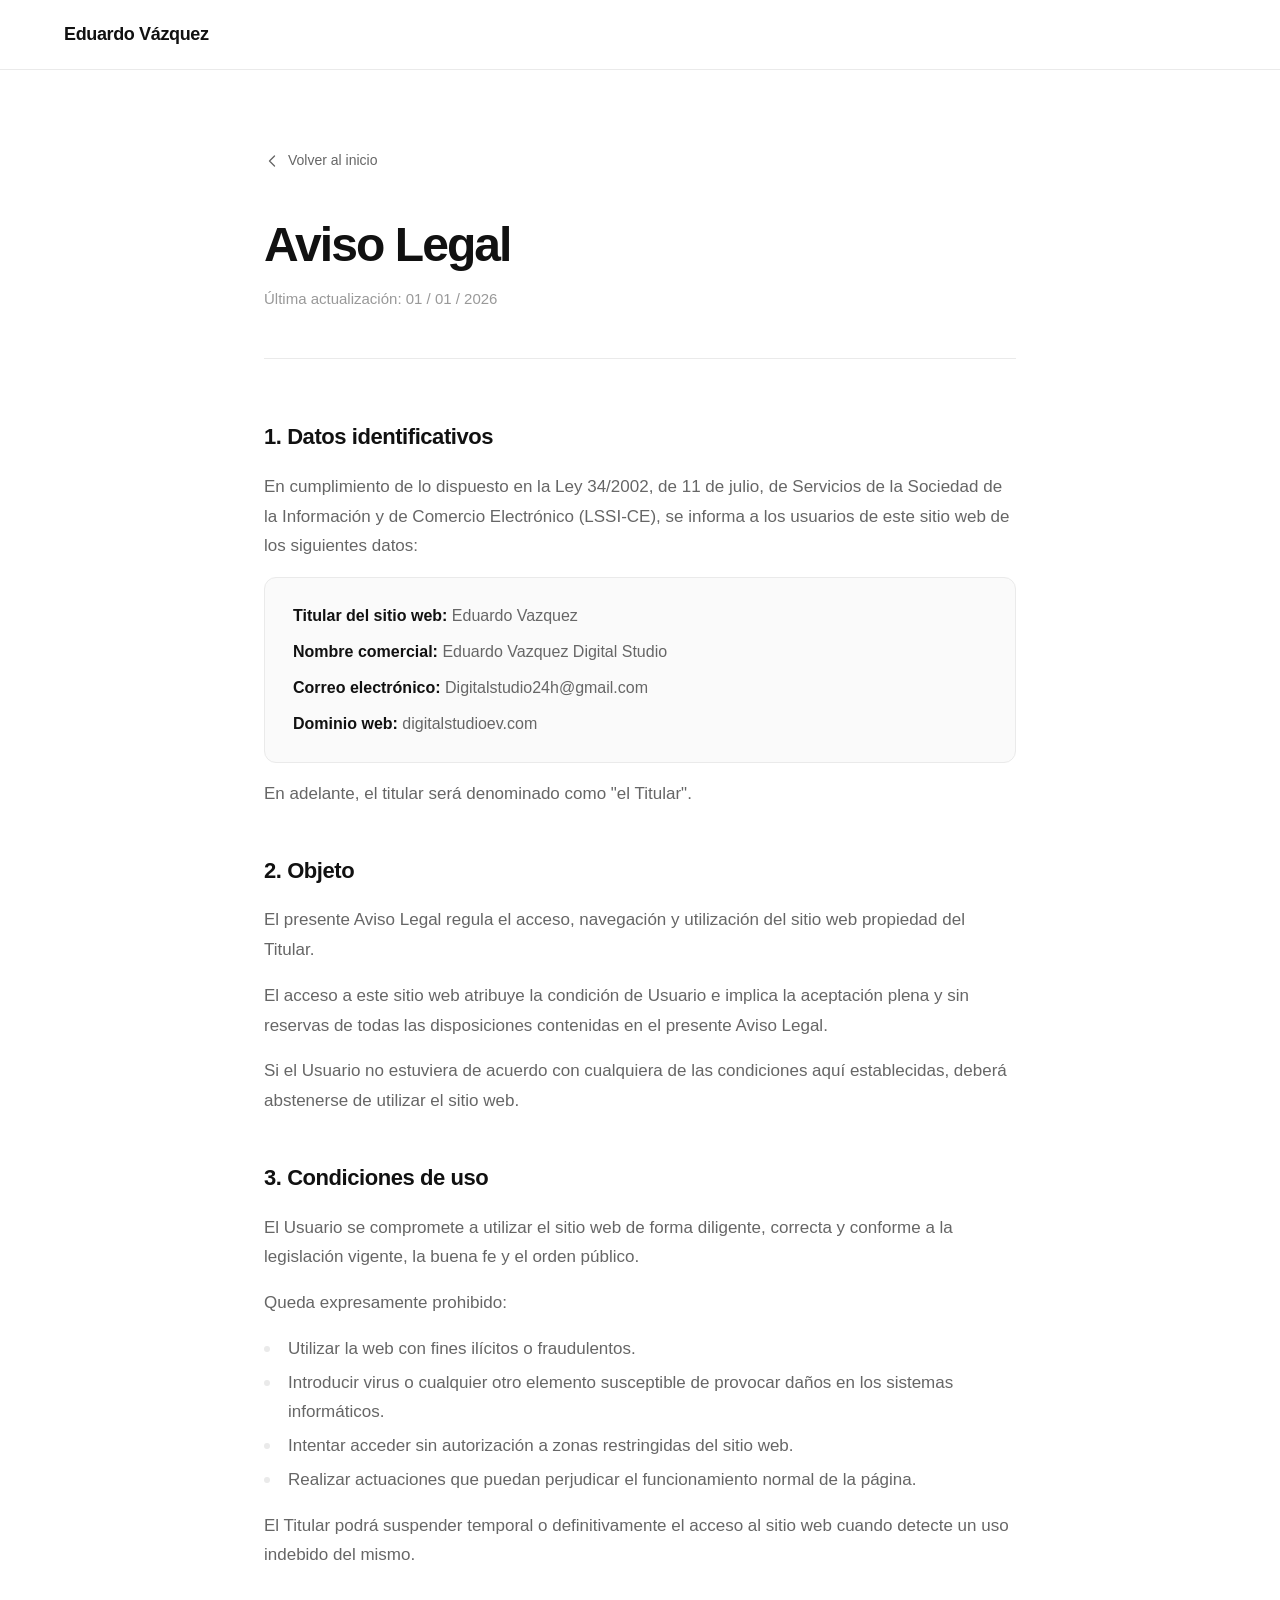
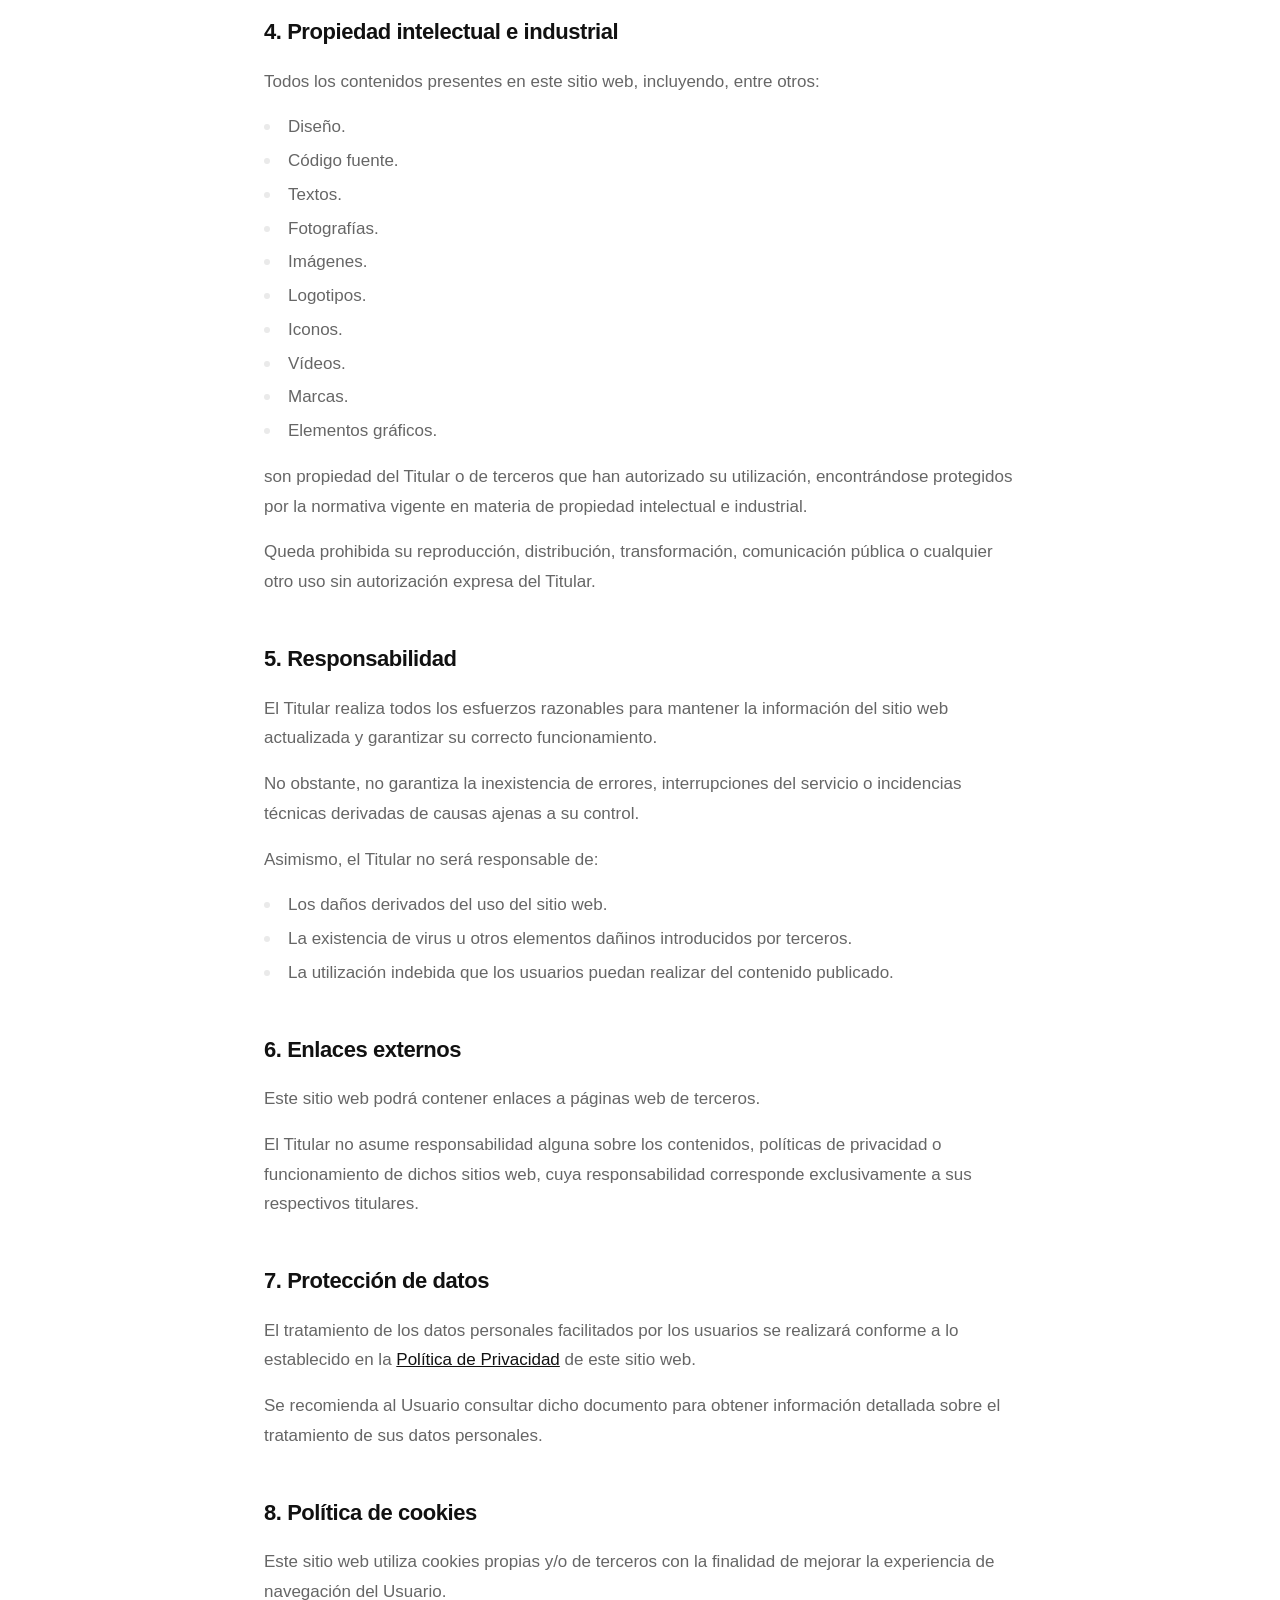
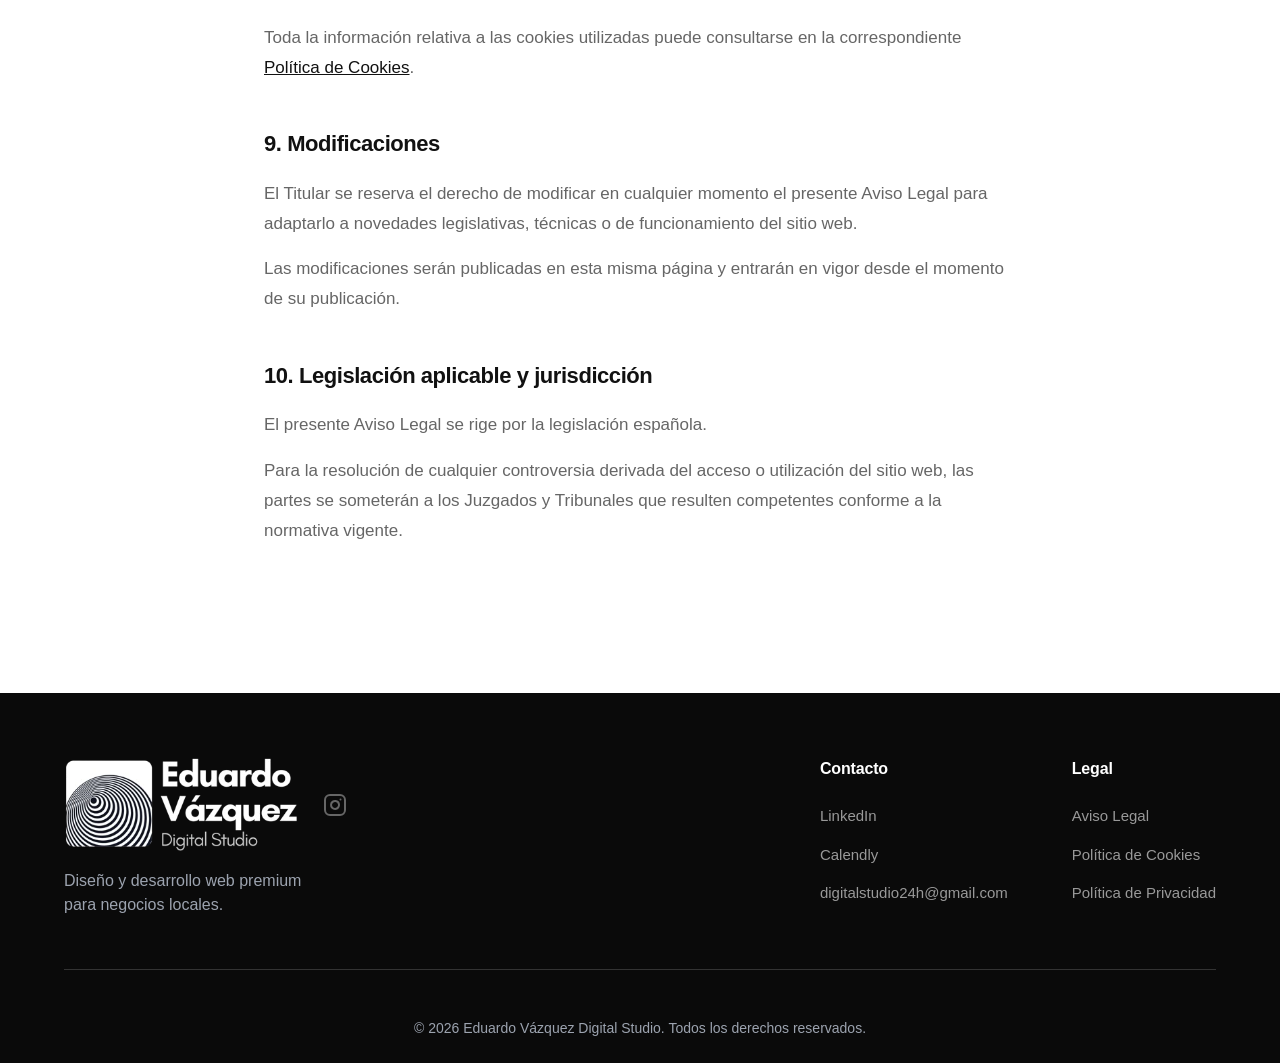
==== commit 4b34693f: "Añadir icono de Instagram en el footer (junto al logo) en todas las páginas" ====
--- a/aviso-legal.html
+++ b/aviso-legal.html
@@ -285,7 +285,12 @@
     <footer class="footer bg-dark text-white">
         <div class="container footer-content">
             <div class="footer-col compact-footer-col">
-                <img src="logo-horizontal.png" class="footer-logo-img mb-4" alt="Digital Studio Logo">
+                <div class="footer-logo-wrap mb-4">
+                    <img src="logo-horizontal.png" class="footer-logo-img" alt="Digital Studio Logo">
+                    <a href="https://www.instagram.com/digitalstudioev/" target="_blank" rel="noopener noreferrer" class="social-icon" aria-label="Instagram">
+                        <svg xmlns="http://www.w3.org/2000/svg" width="24" height="24" viewBox="0 0 24 24" fill="none" stroke="currentColor" stroke-width="2" stroke-linecap="round" stroke-linejoin="round"><rect x="2" y="2" width="20" height="20" rx="5" ry="5"></rect><path d="M16 11.37A4 4 0 1 1 12.63 8 4 4 0 0 1 16 11.37z"></path><line x1="17.5" y1="6.5" x2="17.51" y2="6.5"></line></svg>
+                    </a>
+                </div>
                 <p class="footer-note text-gray-400">Diseño y desarrollo web premium<br>para negocios locales.</p>
             </div>
             <div class="footer-links-grid">
--- a/style.css
+++ b/style.css
@@ -198,14 +198,21 @@
     overflow: hidden;
     box-shadow: var(--shadow-2xl);
     aspect-ratio: 4/5;
-    background: var(--bg-light);
+    background: linear-gradient(135deg, #f3f4f6 0%, #e5e7eb 100%);
     border: 1px solid var(--border-color);
+    padding: 40px;
+    display: flex;
+    justify-content: center;
+    align-items: center;
 }
 .about-img {
     width: 100%;
-    height: 100%;
+    height: auto;
+    aspect-ratio: 1/1;
+    border-radius: 50%;
     object-fit: cover;
     display: block;
+    box-shadow: 0 20px 40px rgba(0,0,0,0.08);
     transition: transform 0.6s cubic-bezier(0.16, 1, 0.3, 1);
 }
 .about-image-container:hover .about-img {
@@ -266,6 +273,9 @@
 .footer-col { flex: 1; max-width: 400px; }
 .compact-footer-col { max-width: 320px; }
 .footer-logo-img { max-height: 96px; width: auto; object-fit: contain; filter: invert(1); }
+.footer-logo-wrap { display: flex; align-items: center; gap: 24px; }
+.social-icon { color: var(--text-secondary); transition: color 0.2s ease; display: inline-flex; }
+.social-icon:hover { color: white; }
 .footer-links-grid { display: flex; gap: 64px; }
 .footer-link-group h4 { font-size: 1rem; font-weight: 600; margin-bottom: 24px; letter-spacing: -0.01em;}
 .footer-link-group a { display: block; color: var(--text-tertiary); text-decoration: none; margin-bottom: 16px; font-size: 0.9375rem; transition: color 0.2s; }
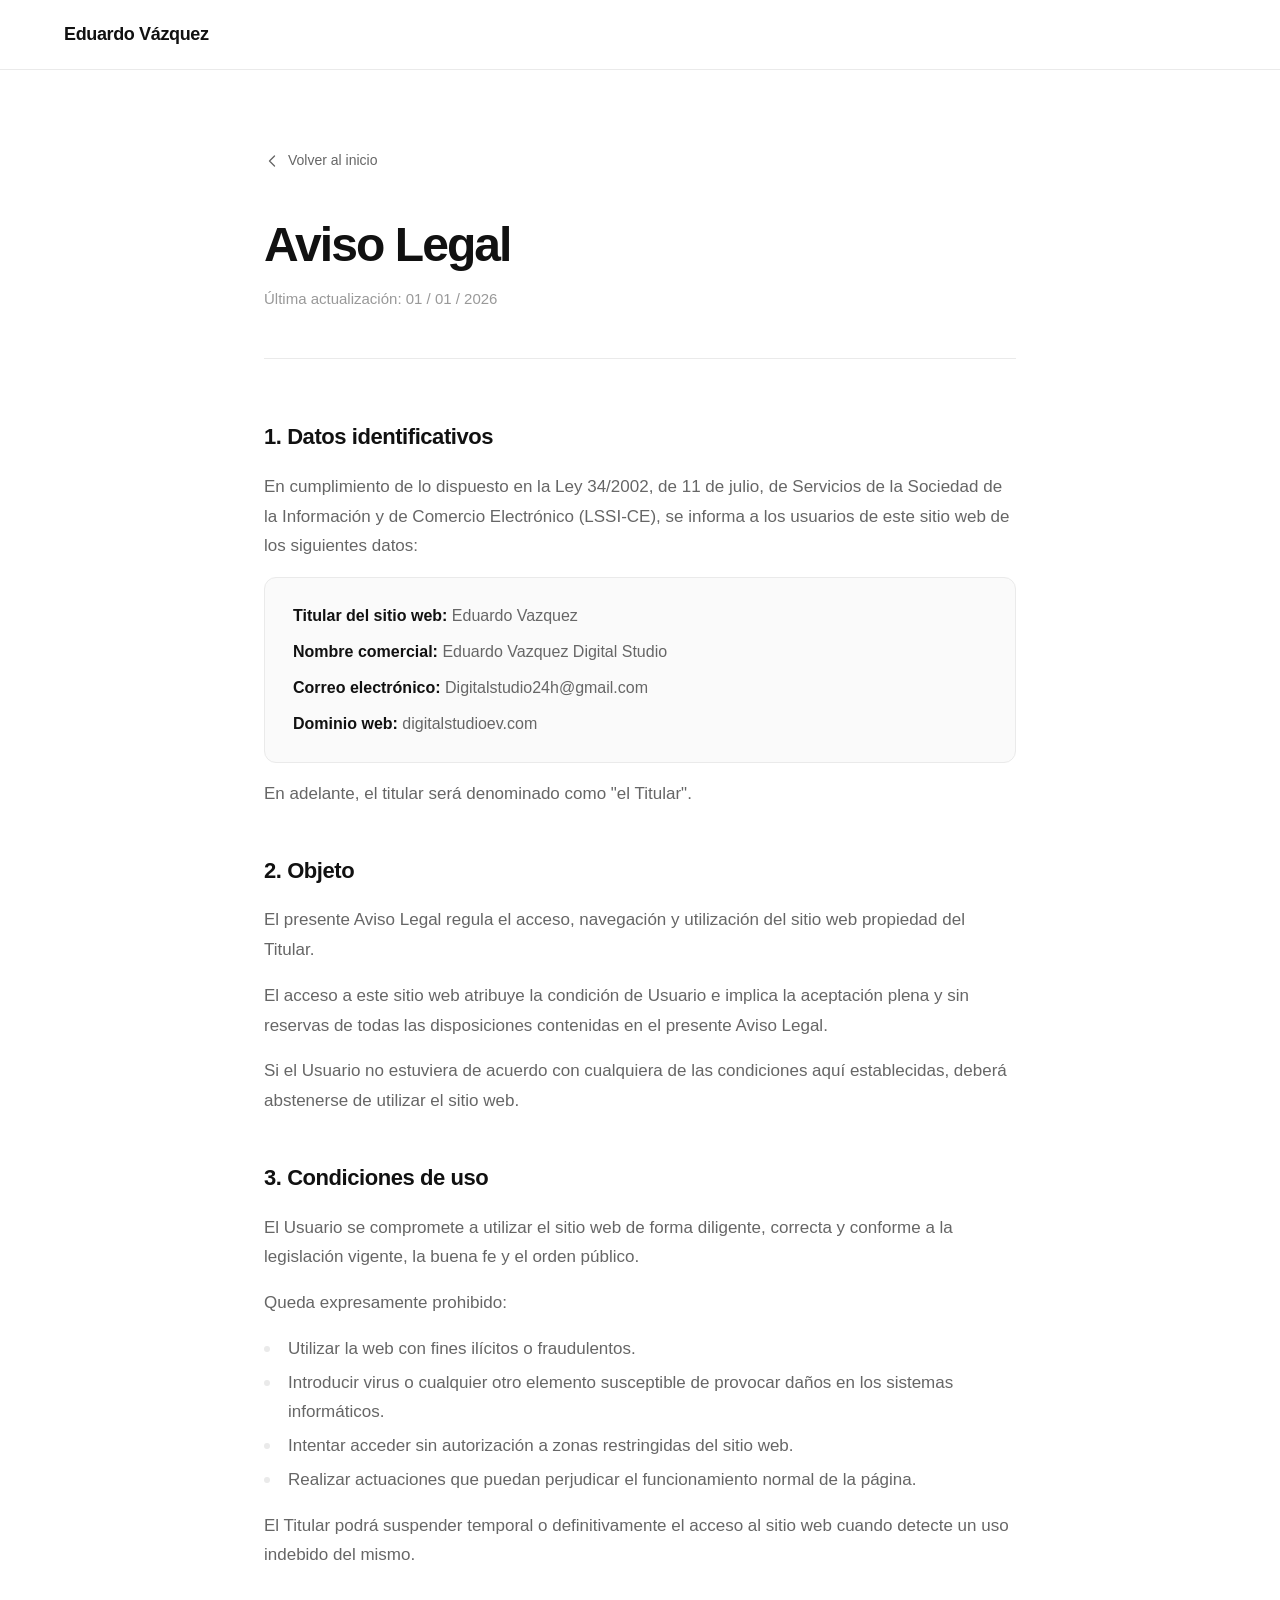
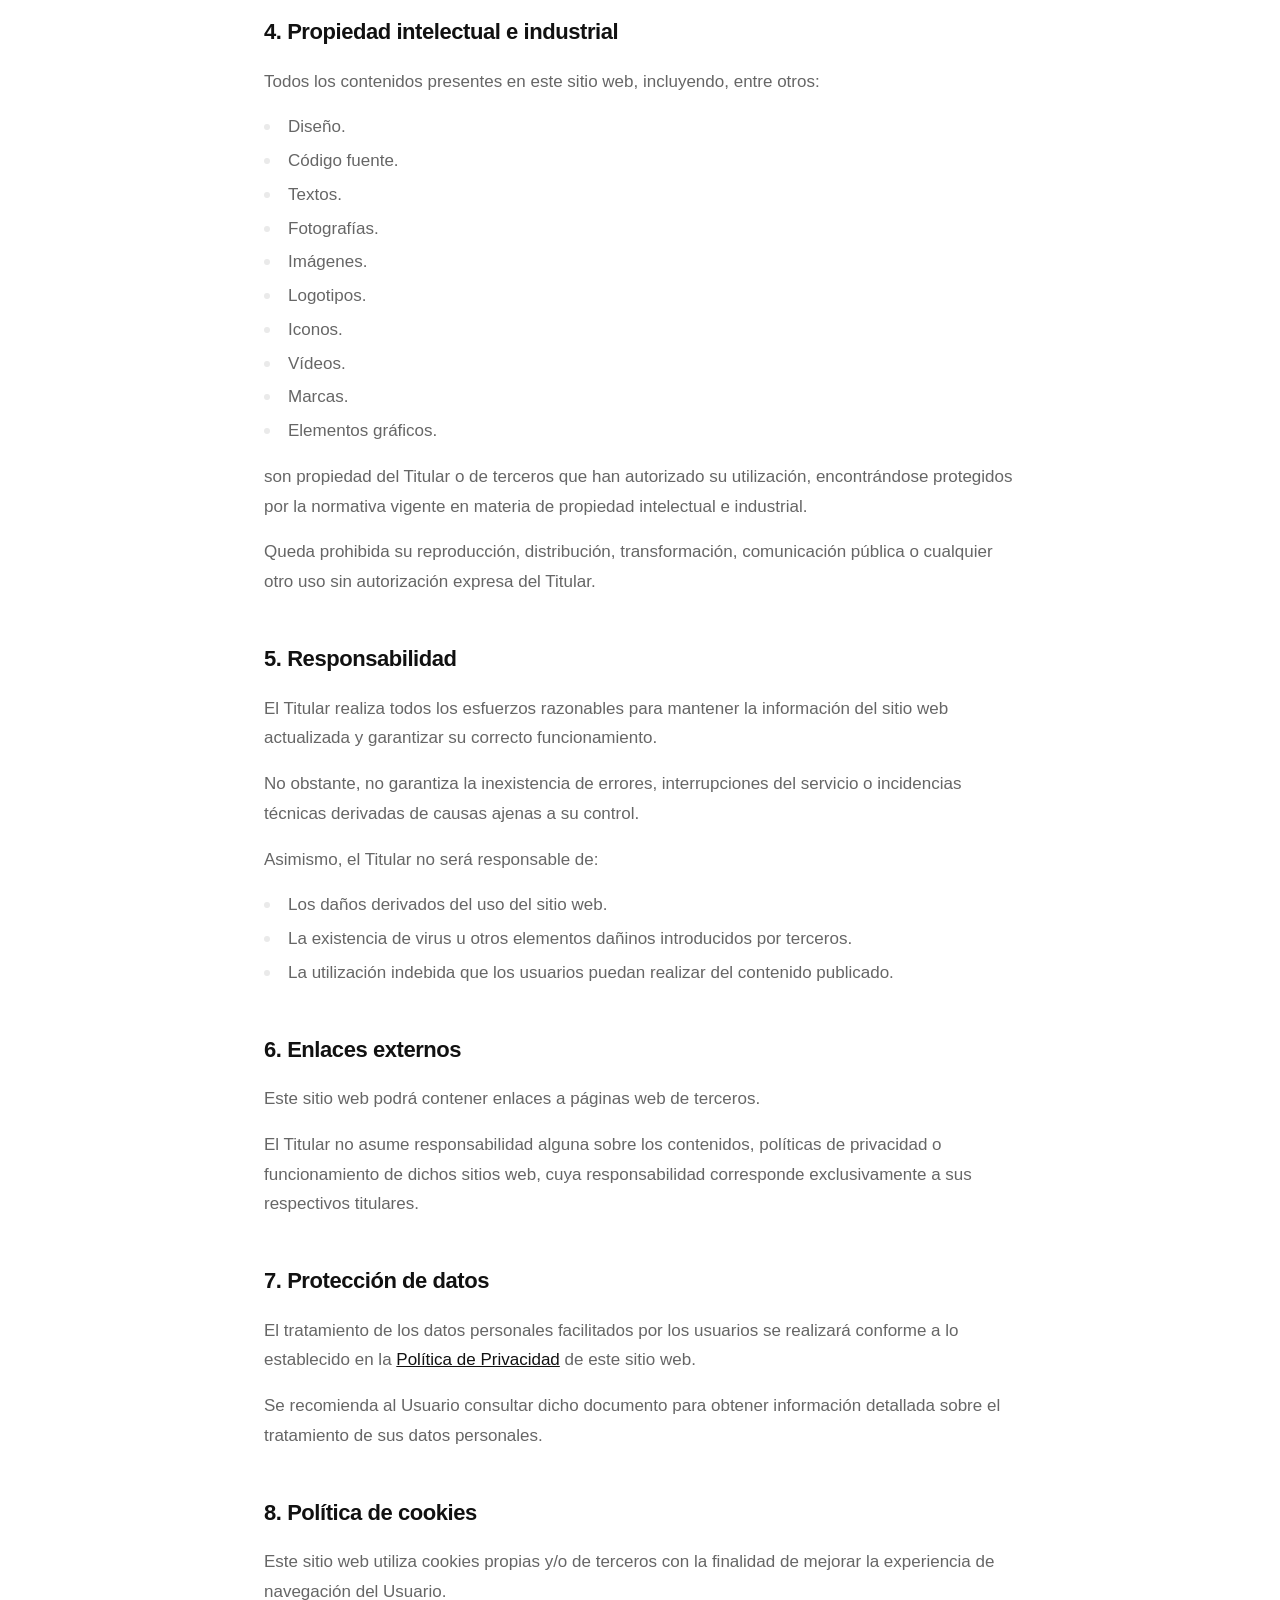
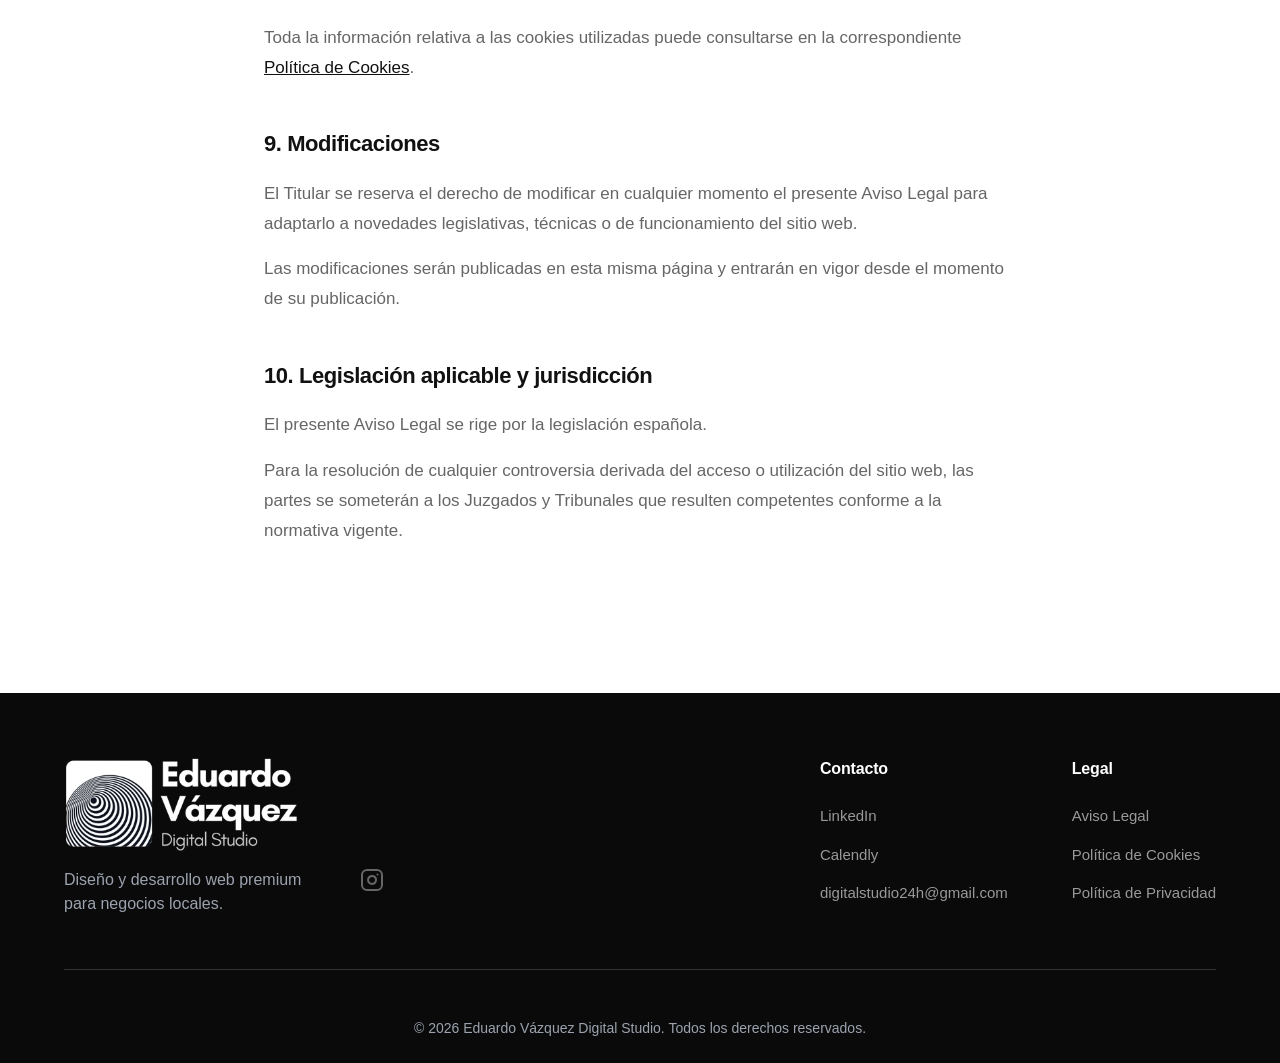
==== commit 6ee05994: "Bajar icono de Instagram para alinearlo con el texto de la descripción en el footer" ====
--- a/aviso-legal.html
+++ b/aviso-legal.html
@@ -285,13 +285,13 @@
     <footer class="footer bg-dark text-white">
         <div class="container footer-content">
             <div class="footer-col compact-footer-col">
-                <div class="footer-logo-wrap mb-4">
-                    <img src="logo-horizontal.png" class="footer-logo-img" alt="Digital Studio Logo">
+                <img src="logo-horizontal.png" class="footer-logo-img mb-4" alt="Digital Studio Logo">
+                <div class="footer-note-wrap">
+                    <p class="footer-note text-gray-400">Diseño y desarrollo web premium<br>para negocios locales.</p>
                     <a href="https://www.instagram.com/digitalstudioev/" target="_blank" rel="noopener noreferrer" class="social-icon" aria-label="Instagram">
                         <svg xmlns="http://www.w3.org/2000/svg" width="24" height="24" viewBox="0 0 24 24" fill="none" stroke="currentColor" stroke-width="2" stroke-linecap="round" stroke-linejoin="round"><rect x="2" y="2" width="20" height="20" rx="5" ry="5"></rect><path d="M16 11.37A4 4 0 1 1 12.63 8 4 4 0 0 1 16 11.37z"></path><line x1="17.5" y1="6.5" x2="17.51" y2="6.5"></line></svg>
                     </a>
                 </div>
-                <p class="footer-note text-gray-400">Diseño y desarrollo web premium<br>para negocios locales.</p>
             </div>
             <div class="footer-links-grid">
                 <div class="footer-link-group">
--- a/style.css
+++ b/style.css
@@ -273,7 +273,8 @@
 .footer-col { flex: 1; max-width: 400px; }
 .compact-footer-col { max-width: 320px; }
 .footer-logo-img { max-height: 96px; width: auto; object-fit: contain; filter: invert(1); }
-.footer-logo-wrap { display: flex; align-items: center; gap: 24px; }
+.footer-note-wrap { display: flex; align-items: flex-start; justify-content: space-between; gap: 16px; margin-top: -8px; }
+.footer-note-wrap p { margin-bottom: 0; }
 .social-icon { color: var(--text-secondary); transition: color 0.2s ease; display: inline-flex; }
 .social-icon:hover { color: white; }
 .footer-links-grid { display: flex; gap: 64px; }
